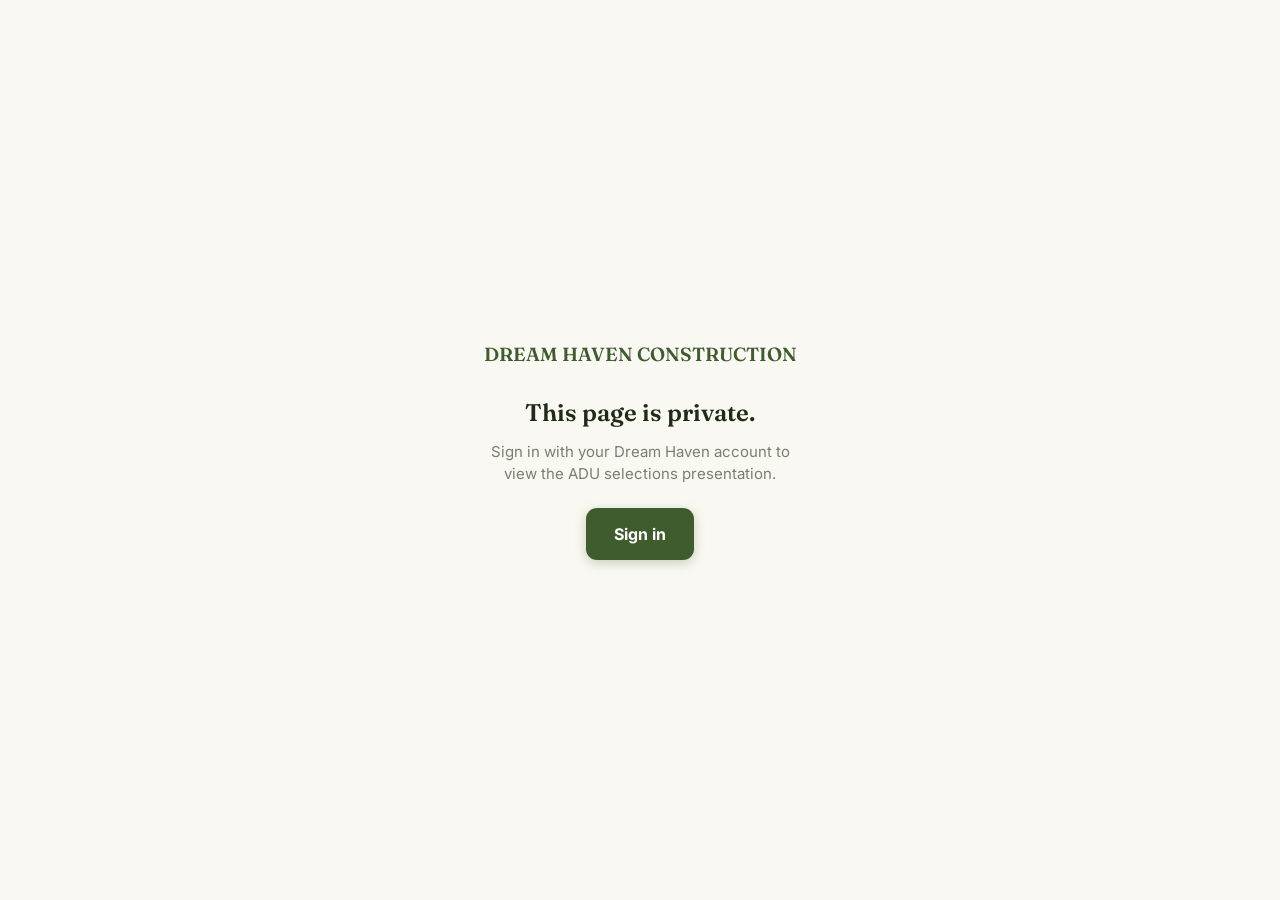
==== tools/adu-selections/index.html @ d85ddee0 "Create index.html" ====
<!DOCTYPE html>
<html lang="en">
<head>
<meta charset="utf-8">
<meta name="viewport" content="width=device-width, initial-scale=1, viewport-fit=cover">
<meta name="robots" content="noindex, nofollow">
<title>Dream Haven — ADU Selections</title>
<script>
  // Set false only for an offline copy (e.g. saved to the iPad for use without wifi/login).
  // Leave true for the hosted version on dreamhavenconstruction.com.
  window.REQUIRE_LOGIN = true;
</script>
<link rel="preconnect" href="https://fonts.googleapis.com">
<link rel="preconnect" href="https://fonts.gstatic.com" crossorigin>
<link href="https://fonts.googleapis.com/css2?family=Fraunces:opsz,wght@9..144,400;9..144,600;9..144,700&family=Inter:wght@400;500;600;700&display=swap" rel="stylesheet">
<style>
:root{
  --ink:#1F2A18; --green:#3F5C2F; --green-dp:#2A3F1F; --sage:#7C9463;
  --cream:#FAF8F2; --paper:#FFFFFF; --sand:#EDE7D9; --line:#DAD4C4; --muted:#77806E;
  --shadow:0 1px 2px rgba(31,42,24,.05),0 8px 28px rgba(31,42,24,.07); --r:14px;
  --edit:#B4531F;
}
*{box-sizing:border-box;-webkit-tap-highlight-color:transparent}
html,body{margin:0;padding:0;height:100%}
body{background:var(--cream);color:var(--ink);font-family:Inter,system-ui,sans-serif;font-size:17px;line-height:1.5}
.wrap{min-height:100dvh;display:flex;flex-direction:column}

.rail{position:sticky;top:0;z-index:40;background:var(--cream);border-bottom:1px solid var(--line);padding:10px 20px 0}
.rail-top{display:flex;align-items:center;gap:10px;margin-bottom:9px}
.brand{font-family:Fraunces,Georgia,serif;font-weight:600;font-size:15px;color:var(--green);white-space:nowrap}
.stepname{font-size:12.5px;color:var(--muted);margin-left:auto;font-variant-numeric:tabular-nums}
.editbtn{
  font:inherit;font-size:12.5px;font-weight:700;border:1px solid var(--line);background:var(--paper);
  color:var(--muted);border-radius:99px;padding:6px 13px;cursor:pointer;white-space:nowrap;
}
body.editing .editbtn{background:var(--edit);border-color:var(--edit);color:#fff}
.resetbtn{font:inherit;font-size:11.5px;color:var(--muted);background:none;border:none;cursor:pointer;text-decoration:underline;display:none;white-space:nowrap}
body.editing .resetbtn{display:inline}
.ticks{display:flex;gap:4px;padding-bottom:10px}
.tick{flex:1;height:3px;border-radius:2px;background:var(--line);transition:background .35s}
.tick.done{background:var(--sage)} .tick.now{background:var(--green)}

.stage{flex:1;padding:26px 20px 130px;max-width:1000px;margin:0 auto;width:100%}
.panel{display:none;animation:in .38s cubic-bezier(.2,.7,.3,1)}
.panel.on{display:block}
@keyframes in{from{opacity:0;transform:translateY(10px)}to{opacity:1;transform:none}}

.eyebrow{font-size:11.5px;font-weight:700;letter-spacing:.14em;text-transform:uppercase;color:var(--sage);margin-bottom:14px}
h1{font-family:Fraunces,Georgia,serif;font-weight:600;font-size:clamp(29px,5.2vw,42px);line-height:1.1;margin:0 0 14px;letter-spacing:-.015em}
h2{font-family:Fraunces,Georgia,serif;font-weight:600;font-size:21px;margin:0 0 12px}
p.lead{font-size:18px;color:#3A452F;margin:0 0 22px;max-width:66ch}
.small{font-size:13px;color:var(--muted)}

.pgrid{display:grid;grid-template-columns:repeat(auto-fit,minmax(240px,1fr));gap:14px;margin:20px 0}
.pcard{background:var(--paper);border:1px solid var(--line);border-radius:var(--r);overflow:hidden;box-shadow:var(--shadow)}
.pcard .inner{padding:16px}
.pcard.win{border-color:var(--green);border-width:2px;background:#F4F7EE}
.pcard .role{font-size:11px;font-weight:700;letter-spacing:.1em;text-transform:uppercase;color:var(--sage);margin-bottom:6px}
.pcard.win .role{color:var(--green)}
.pcard h3{margin:0 0 6px;font-size:16px;font-weight:600;line-height:1.3}
.pcard p{margin:0;font-size:13.5px;color:var(--muted);line-height:1.4}

.vs3{display:grid;grid-template-columns:repeat(3,1fr);gap:10px;margin:20px 0}
.vs3 .col{background:var(--paper);border:1px solid var(--line);border-radius:11px;padding:14px}
.vs3 h4{margin:0 0 8px;font-family:Fraunces,serif;font-size:15px}
.vs3 .amt{font-family:Fraunces,serif;font-size:19px;font-weight:700;color:var(--green)}
.vs3 p{font-size:12.5px;color:var(--muted);margin-top:8px}

.ask{border-left:3px solid var(--green);background:#F2F5EC;padding:14px 16px;border-radius:0 10px 10px 0;margin:20px 0}
.ask .k{font-size:11px;font-weight:700;letter-spacing:.12em;text-transform:uppercase;color:var(--green);display:block;margin-bottom:6px}
.ask p{margin:0;font-size:16px;font-style:italic;color:#2F3A26}
.ask p+p{margin-top:9px}
.note{background:var(--sand);border-radius:10px;padding:13px 15px;font-size:13.5px;color:#3A452F;margin:18px 0}
.note b{color:var(--green)}
.note.warn{background:#F3E4DA;border:1px solid #D8A87C}
.note.warn b{color:var(--edit)}

.roomtabs{display:flex;gap:7px;flex-wrap:wrap;margin:16px 0}
.roomtabs button{font:inherit;font-size:13.5px;font-weight:600;padding:9px 15px;border-radius:99px;border:1px solid var(--line);background:var(--paper);color:var(--muted);cursor:pointer}
.roomtabs button[aria-pressed="true"]{background:var(--green);color:#fff;border-color:var(--green)}

.tierbar{display:flex;gap:8px;margin:6px 0 22px}
.tierbar button{flex:1;font:inherit;font-weight:700;font-size:14px;padding:11px 10px;border-radius:11px;cursor:pointer;border:2px solid var(--line);background:var(--paper);color:var(--muted)}
.tierbar button[aria-pressed="true"].t0{background:#EFE9DC;border-color:#B7AE97;color:var(--ink)}
.tierbar button[aria-pressed="true"].t1{background:#EAD9BE;border-color:#8A6A3F;color:#5C4626}
.tierbar button[aria-pressed="true"].t2{background:#E4DCEC;border-color:#5C4A73;color:#3E3352}

#itemgrid{display:grid;grid-template-columns:repeat(auto-fit,minmax(230px,1fr));gap:13px}
.item{background:var(--paper);border:1px solid var(--line);border-radius:12px;overflow:hidden;box-shadow:var(--shadow)}
.item .inner{padding:15px}
.item .cat{font-size:10.5px;font-weight:700;letter-spacing:.09em;text-transform:uppercase;color:var(--sage)}
.item h3{margin:5px 0 6px;font-size:15px;font-weight:600;line-height:1.3}
.item .desc{font-size:12.5px;color:var(--muted);line-height:1.4;margin-bottom:10px}
.item a.plink{font-size:12.5px;font-weight:600;color:var(--green);text-decoration:none;border-bottom:1px solid var(--green)}

.pricebar{display:flex;justify-content:space-between;align-items:center;background:var(--paper);border:1px solid var(--line);border-radius:11px;padding:16px 18px;margin:22px 0}
.pricebar .l{font-size:14px;color:var(--muted)}
.pricebar .n{font-family:Fraunces,serif;font-size:24px;font-weight:700;color:var(--green)}

/* ---- photo slots (edit mode) ---- */
.photoslot{
  display:none;height:96px;position:relative;
  background:repeating-linear-gradient(135deg,var(--sand),var(--sand) 10px,#F5F0E4 10px,#F5F0E4 20px);
  background-size:cover;background-position:center;
}
.photoslot.has-photo{display:block}
body.editing .photoslot{display:flex;align-items:center;justify-content:center}
.photoslot .addbtn{
  font:inherit;font-size:12px;font-weight:700;background:rgba(255,255,255,.92);color:var(--edit);
  border:1px dashed var(--edit);border-radius:8px;padding:7px 12px;cursor:pointer;
}
.photoslot.has-photo .addbtn{background:rgba(255,255,255,.85)}

/* ---- editable text affordance ---- */
body.editing [data-editable="true"]{
  outline:1.5px dashed rgba(180,83,31,.55); outline-offset:2px; border-radius:3px; cursor:text;
}
body.editing [data-editable="true"]:focus{outline:2px solid var(--edit); background:#FFF7EF}

/* ---- link edit affordance ---- */
.linkwrap{display:inline-flex;align-items:center;gap:6px}
.editlink{
  display:none;font:inherit;font-size:11px;font-weight:700;color:var(--edit);background:#FDEFE5;
  border:1px solid var(--edit);border-radius:6px;padding:2px 7px;cursor:pointer;
}
body.editing .editlink{display:inline-block}

.toast{
  position:fixed;bottom:90px;left:50%;transform:translateX(-50%) translateY(10px);
  background:var(--ink);color:#fff;font-size:13px;padding:9px 16px;border-radius:99px;
  opacity:0;pointer-events:none;transition:opacity .25s,transform .25s;z-index:60;
}
.toast.show{opacity:1;transform:translateX(-50%) translateY(0)}

.nav{position:fixed;bottom:0;left:0;right:0;z-index:50;background:rgba(250,248,242,.94);backdrop-filter:blur(12px);border-top:1px solid var(--line);padding:12px 20px calc(12px + env(safe-area-inset-bottom));display:flex;gap:11px;align-items:center;max-width:1000px;margin:0 auto}
.btn{font:inherit;font-weight:600;font-size:16px;border-radius:11px;cursor:pointer;padding:14px 22px;border:1px solid var(--line);background:var(--paper);color:var(--ink)}
.btn.primary{background:var(--green);color:#fff;border-color:var(--green);flex:1;box-shadow:0 3px 12px rgba(63,92,47,.28)}
.btn[disabled]{opacity:.35}
.jump{font:inherit;font-size:14px;border:1px solid var(--line);background:var(--paper);border-radius:9px;padding:13px 9px;color:var(--muted);max-width:150px}
@media(min-width:760px){body{font-size:18px} .stage{padding:38px 30px 130px}}

/* ---- login gate ---- */
body.locked .wrap{display:none}
.gate{
  display:none;min-height:100dvh;flex-direction:column;align-items:center;justify-content:center;
  text-align:center;padding:30px;background:var(--cream);
}
body.locked .gate{display:flex}
.gate .brand{font-family:Fraunces,Georgia,serif;font-weight:600;font-size:19px;color:var(--green);margin-bottom:26px}
.gate h2{font-family:Fraunces,Georgia,serif;font-size:24px;margin:0 0 10px}
.gate p{color:var(--muted);font-size:15px;max-width:36ch;margin:0 0 22px}
.gate button{
  font:inherit;font-weight:700;font-size:16px;background:var(--green);color:#fff;border:none;
  border-radius:11px;padding:14px 28px;cursor:pointer;box-shadow:0 3px 12px rgba(63,92,47,.28);
}
</style>
</head>
<body class="locked">

<div class="gate" id="gate">
  <div class="brand">DREAM HAVEN CONSTRUCTION</div>
  <h2>This page is private.</h2>
  <p>Sign in with your Dream Haven account to view the ADU selections presentation.</p>
  <button id="gateBtn">Sign in</button>
</div>

<div class="wrap">

  <div class="rail">
    <div class="rail-top">
      <span class="brand">Dream Haven — ADU Selections</span>
      <button class="resetbtn" id="resetbtn">Reset all edits</button>
      <button class="editbtn" id="editbtn">Edit mode: off</button>
      <span class="stepname" id="stepname">1 / 7</span>
    </div>
    <div class="ticks" id="ticks"></div>
  </div>

  <main class="stage" id="stage">

    <section class="panel on" data-name="Company">
      <div class="eyebrow">Who's actually building it</div>
      <h1 data-editable="true">Who you'd actually be hiring.</h1>
      <p class="lead" data-editable="true">Get three bids. When you do, ask each one these same questions.</p>

      <div class="vs3">
        <div class="col"><h4 data-editable="true">License</h4><div class="amt" data-editable="true">#1127356</div><p data-editable="true">CSLB verified — check it yourself at cslb.ca.gov</p></div>
        <div class="col"><h4 data-editable="true">Reviews</h4><div class="amt" data-editable="true">5.0 ★ (6)</div><p data-editable="true">Every Google review to date, unfiltered</p></div>
        <div class="col"><h4 data-editable="true">Trade experience</h4><div class="amt" data-editable="true">30+ yrs</div><p data-editable="true">Combined across our team and trade partners</p></div>
      </div>


      <div class="pgrid">
        <div class="pcard"><div class="inner"><div class="role" data-editable="true">Most bidders</div><h3 data-editable="true">A verbal allowance per room — no product named</h3><p data-editable="true">"About $X for the kitchen, about $Y for the bath." No way to check it before you're committed.</p></div></div>
        <div class="pcard win"><div class="inner"><div class="role" data-editable="true">Dream Haven</div><h3 data-editable="true">A named product for every item, with a link you can click now</h3><p data-editable="true">Cabinets to shower doors to windows — every line on the Selections sheet has a real product behind it.</p></div></div>
        <div class="pcard"><div class="inner"><div class="role" data-editable="true">Most bidders</div><h3 data-editable="true">Design is one company, construction is another</h3><p data-editable="true">When something doesn't fit, each side blames the other. You're stuck in the middle of it.</p></div></div>
        <div class="pcard win"><div class="inner"><div class="role" data-editable="true">Dream Haven</div><h3 data-editable="true">One licensed contractor, architecture-trained, on every job</h3><p data-editable="true">CSLB #1127356. The person who designs it is the person who builds it and stands behind it.</p></div></div>
      </div>

      <div class="ask">
        <span class="k">The line that kills the competition</span>
        <p data-editable="true">"Ask the other bidder to show you their line-item selections sheet with real products and links. Most won't have one — because most haven't actually priced the job, they've guessed at it."</p>
      </div>
    </section>

    <section class="panel" data-name="Our track record">
      <div class="eyebrow">The honest answer</div>
      <h1 data-editable="true">"Can I see some of your projects?"</h1>
      <p class="lead" data-editable="true">You may ask this, and you deserve a straight answer: Dream Haven is about two years old, and we don't yet have a finished ADU in our portfolio. Here's what that does and doesn't mean.</p>

      <div class="pgrid">
        <div class="pcard win">
          <div class="inner">
            <div class="role" data-editable="true">What you actually get</div>
            <h3 data-editable="true">The owner on your job, not a trainee</h3>
            <p data-editable="true">At a bigger, older company, your project is often run by whichever project manager is available. Here, it's me — every time, start to finish.</p>
          </div>
        </div>
        <div class="pcard win">
          <div class="inner">
            <div class="role" data-editable="true">Real experience, different label</div>
            <h3 data-editable="true">Kitchens, baths, structural work — completed and licensed</h3>
            <p data-editable="true">The trades in an ADU are the same trades in a kitchen remodel: framing, electrical, plumbing, permits, finish work. I can show you that work today.</p>
          </div>
        </div>
        <div class="pcard win">
          <div class="inner">
            <div class="role" data-editable="true">Trained before day one</div>
            <h3 data-editable="true">Architecture degree, then 8 years in design</h3>
            <p data-editable="true">Birzeit University, then eight years as an interior designer — before I ever pulled a contractor's license. Most 2-year-old GCs don't bring that.</p>
          </div>
        </div>
        <div class="pcard win">
          <div class="inner">
            <div class="role" data-editable="true">Verify it yourself</div>
            <h3 data-editable="true">Not a claim — a public record</h3>
            <p data-editable="true">CSLB #1127356 at cslb.ca.gov. A 5.0 rating across every Google review to date. Both take thirty seconds to check.</p>
          </div>
        </div>
      </div>

      <div class="photoslot" style="height:150px;margin:20px 0"><button class="addbtn">＋ Add real project photos here</button></div>

      <div class="ask">
        <span class="k">Say this — word for word if it helps</span>
        <p data-editable="true">"Fair question, and I'll give you a straight answer: Dream Haven is about two years old, and I don't have a finished ADU to show you yet. What I can show you is the kitchen and bathroom work I have completed, my license and reviews, and a payment schedule tied to milestones — so you're never paying ahead of the work."</p>
      </div>

      <div class="note"><b>Optional close if it's still a concern:</b> offer to structure the deposit and draws so the client's risk is lowest at the start and rises only as inspections pass — that answers the real fear behind the question, which is rarely "how many ADUs" and almost always "will my money be safe."</div>

      <div class="note warn"><b>Never fabricate this.</b> Do not present renderings or other companies' work as your own completed projects. If a client asks whether a photo is a real finished job, always answer truthfully. One caught exaggeration costs far more trust than an honest "not yet."</div>
    </section>

    <section class="panel" data-name="The dream">
      <div class="eyebrow">Before the finishes</div>
      <h1 data-editable="true">Right now it's a garage. In a few months, it's someone's whole life.</h1>
      <p class="lead" data-editable="true">Not just a kitchen, not just a bathroom — a real, permitted home. Every room you're about to see is a decision about who lives there and how.</p>

      
      <div class="vs3">
        <div class="col"><h4 data-editable="true">Monthly rent</h4><div class="amt" data-editable="true">$2,000–$3,200</div><p data-editable="true">Typical one-bedroom conversion, 2026 LA market</p></div>
        <div class="col"><h4 data-editable="true">Per year</h4><div class="amt" data-editable="true">$24K–$50K</div><p data-editable="true">Gross rental income across unit sizes</p></div>
        <div class="col"><h4 data-editable="true">Added value</h4><div class="amt" data-editable="true">$150K–$500K</div><p data-editable="true">Permitted square footage the appraiser counts</p></div>
      </div>

      <div class="pgrid">
        <div class="pcard"><div class="photoslot"><button class="addbtn">＋ Photo</button></div><div class="inner"><div class="role" data-editable="true">Family</div><h3 data-editable="true">A parent close, but independent</h3><p data-editable="true">Their own front door, their own kitchen, still fifty feet away.</p></div></div>
        <div class="pcard"><div class="photoslot"><button class="addbtn">＋ Photo</button></div><div class="inner"><div class="role" data-editable="true">Income</div><h3 data-editable="true">Paying you back every month</h3><p data-editable="true">A finished unit rents from the day it clears final inspection.</p></div></div>
        <div class="pcard"><div class="photoslot"><button class="addbtn">＋ Photo</button></div><div class="inner"><div class="role" data-editable="true">Space</div><h3 data-editable="true">An adult child, or a real home office</h3><p data-editable="true">Room to work or live separately, without leaving the property.</p></div></div>
        <div class="pcard"><div class="photoslot"><button class="addbtn">＋ Photo</button></div><div class="inner"><div class="role" data-editable="true">Resale</div><h3 data-editable="true">Square footage the appraiser counts</h3><p data-editable="true">Permitted space adds value a buyer's lender will recognize.</p></div></div>
      </div>

      <div class="ask">
        <span class="k">Ask, then go quiet</span>
        <p data-editable="true">"Picture this finished — who's living in it, and what does their day look like?"</p>
        <p data-editable="true">Whatever they answer is the story you're building toward for the rest of the walkthrough.</p>
      </div>
    </section>

    <section class="panel" data-name="Why now">
      <div class="eyebrow">Timing</div>
      <h1 data-editable="true">The longer this waits, the more the whole unit costs.</h1>
      <div class="vs3">
        <div class="col"><h4 data-editable="true">Permits issued</h4><div class="amt" data-editable="true">26,000+</div><p data-editable="true">ADU permits in Los Angeles, 2017–2023</p></div>
        <div class="col"><h4 data-editable="true">Of new housing</h4><div class="amt" data-editable="true">20%</div><p data-editable="true">Share of all new LA housing permits in some years</p></div>
        <div class="col"><h4 data-editable="true">Approval deadline</h4><div class="amt" data-editable="true">60 days</div><p data-editable="true">Most CA cities must act on a complete application</p></div>
      </div>


      <div class="vs3">
        <div class="col"><h4 data-editable="true">Materials</h4><div class="amt" style="font-size:19px" data-editable="true">Rise yearly</div><p data-editable="true">Cabinets, quartz, appliances, and lumber have gone up every year for a decade. This ADU is the cheapest it will ever be, priced today.</p></div>
        <div class="col"><h4 data-editable="true">Lead times</h4><div class="amt" style="font-size:19px" data-editable="true">Weeks, not days</div><p data-editable="true">Windows, custom cabinets, and stone fabrication run 4-10 weeks. Ordering late pushes the whole move-in date later.</p></div>
        <div class="col"><h4 data-editable="true">Your garage</h4><div class="amt" style="font-size:19px" data-editable="true">Earning nothing</div><p data-editable="true">Every month before construction starts is a month of rent or living space you didn't get.</p></div>
      </div>

      <div class="note"><b>Keep it honest.</b> No invented deadline, no "today only" pricing. Rising material costs and real lead times are true and checkable — that's what makes this version of urgency work on a buyer this size.</div>

      <div class="ask">
        <span class="k">Say this</span>
        <p data-editable="true">"I'm not going to tell you it has to be today. But the same unit costs more to build every quarter this waits — that's not a sales line, it's just what materials have done for years."</p>
      </div>
    </section>

    <section class="panel" data-name="The selections">
      <div class="eyebrow">Room by room</div>
      <h1 data-editable="true">Walk the whole unit.</h1>
      <p class="lead" data-editable="true">Pick a room, then a tier. Every item updates to show the real product at that level.</p>
      <div class="vs3">
        <div class="col"><h4 data-editable="true">Standard package</h4><div class="amt" data-editable="true">~$50,446</div><p data-editable="true">All 73 finish items, base tier — included in your price</p></div>
        <div class="col"><h4 data-editable="true">Upgrade package</h4><div class="amt" data-editable="true">~$82,848</div><p data-editable="true">Where most clients land, across the whole unit</p></div>
        <div class="col"><h4 data-editable="true">Premium package</h4><div class="amt" data-editable="true">~$155,289</div><p data-editable="true">Full designer tier, every item</p></div>
      </div>


      <div class="roomtabs" id="roomtabs"></div>
      <div class="tierbar" id="tierbar">
        <button class="t0" data-t="0" aria-pressed="true">Standard</button>
        <button class="t1" data-t="1" aria-pressed="false">Upgrade</button>
        <button class="t2" data-t="2" aria-pressed="false">Premium</button>
      </div>

      <div id="itemgrid"></div>

      <div class="pricebar">
        <div class="l">Full line-by-line pricing for all 132 items lives in</div>
        <div class="n">the Selections workbook</div>
      </div>

      <div class="note"><b>Show Standard first in every room.</b> It's the anchor — everything after reads as an upgrade, not a downgrade from something they saw first.</div>
    </section>

    <section class="panel" data-name="Decide">
      <div class="eyebrow">Put it together</div>
      <h1 data-editable="true">Which rooms are worth upgrading first?</h1>
      <p class="lead" data-editable="true">Most clients don't pick one tier for the whole unit — they mix. Upgrade the kitchen and bathroom, keep flooring and paint Standard, for example. That's exactly what the Selections workbook is built to handle, item by item.</p>

      <div class="ask">
        <span class="k">Close this section</span>
        <p data-editable="true">"Which room matters most to you — kitchen, bathroom, or the systems nobody sees but everybody feels? Let's set that tier, and I'll show you what it does to the number."</p>
      </div>

      <p class="small">Open the ADU Detailed Selections workbook now and set the Tier dropdown per item as they decide.</p>
    </section>

  </main>

  <nav class="nav">
    <button class="btn" id="back">Back</button>
    <button class="btn primary" id="next">Next</button>
    <select class="jump" id="jump" aria-label="Jump to section"></select>
  </nav>
</div>

<div class="toast" id="toast">Saved</div>
<input type="file" id="fileInput" accept="image/*" style="display:none">

<script src="https://identity.netlify.com/v1/netlify-identity-widget.js"></script>
<script>
(function(){
  if (!window.REQUIRE_LOGIN) {
    document.body.classList.remove('locked');
    return;
  }
  var gateBtn = document.getElementById('gateBtn');
  gateBtn.addEventListener('click', function(){
    if (window.netlifyIdentity) window.netlifyIdentity.open('login');
  });

  function unlock(){ document.body.classList.remove('locked'); }
  function lock(){ document.body.classList.add('locked'); }

  if (window.netlifyIdentity) {
    window.netlifyIdentity.on('init', function(user){
      user ? unlock() : lock();
    });
    window.netlifyIdentity.on('login', function(){
      unlock();
      window.netlifyIdentity.close();
    });
    window.netlifyIdentity.on('logout', function(){ lock(); });
    window.netlifyIdentity.init();
  } else {
    // Identity script failed to load (e.g. opened offline) — fail closed.
    lock();
  }
})();
</script>

<script>
(function(){
  /* ============ wizard nav ============ */
  var panels = Array.prototype.slice.call(document.querySelectorAll('.panel'));
  var ticks = document.getElementById('ticks');
  var jump  = document.getElementById('jump');
  var back  = document.getElementById('back');
  var next  = document.getElementById('next');
  var name  = document.getElementById('stepname');
  var i = 0;

  panels.forEach(function(p, n){
    var t = document.createElement('div'); t.className = 'tick'; ticks.appendChild(t);
    var o = document.createElement('option'); o.value = n; o.textContent = (n+1) + '. ' + p.dataset.name;
    jump.appendChild(o);
  });
  var tickEls = Array.prototype.slice.call(ticks.children);

  function showPanel(n){
    i = Math.max(0, Math.min(panels.length - 1, n));
    panels.forEach(function(p, x){ p.classList.toggle('on', x === i); });
    tickEls.forEach(function(t, x){ t.classList.toggle('done', x < i); t.classList.toggle('now', x === i); });
    name.textContent = (i+1) + ' / ' + panels.length + ' · ' + panels[i].dataset.name;
    jump.value = i;
    back.disabled = (i === 0);
    next.textContent = (i === panels.length - 1) ? 'Start over' : 'Next';
    window.scrollTo({top:0, behavior:'instant'});
  }
  next.addEventListener('click', function(){ i === panels.length - 1 ? showPanel(0) : showPanel(i+1); });
  back.addEventListener('click', function(){ showPanel(i-1); });
  jump.addEventListener('change', function(){ showPanel(parseInt(jump.value,10)); });
  document.addEventListener('keydown', function(e){
    if (document.activeElement && document.activeElement.getAttribute('data-editable') === 'true') return;
    if (e.key === 'ArrowRight') showPanel(i+1);
    if (e.key === 'ArrowLeft')  showPanel(i-1);
  });

  /* ============ selections tour data ============ */
  var ROOMS = [
    { room: "Kitchen", items: [
      { cat: "Cabinets", t: [
        ["Hampton Bay Designer Series, Shaker White", "Stock shaker door, painted MDF"],
        ["KraftMaid Lyndale, plywood box", "Semi-custom, soft-close doors and drawers"],
        ["Dura Supreme Highland, full custom", "Custom sizing, solid wood, dovetail drawers"]]},
      { cat: "Countertop", t: [
        ["MSI Q Quartz, Calacatta Miraggio 2cm", "Standard eased edge"],
        ["Caesarstone 5131 Calacatta Nuvo 3cm", "Thicker slab, premium quartz brand"],
        ["Cambria Brittanicca, mitered edge", "American-made, mitered waterfall-capable"]]},
      { cat: "Backsplash", t: [
        ["Daltile Restore 3x6, Bright White", "Ceramic subway, straight-set"],
        ["Bedrosians Cloe 2.5x8, White", "Handmade-look ceramic, subtle texture"],
        ["Clé Zellige, Weathered White", "Handmade Moroccan zellige"]]},
      { cat: "Faucet & Sink", t: [
        ["Moen Adler 87233SRS + Glacier Bay drop-in", "Pull-down, spot-resist stainless"],
        ["Moen Sleek 7864 + Kraus Standart PRO", "Undermount 16-gauge sink"],
        ["Brizo Litze SmartTouch + Kohler Whitehaven", "Touch-activated, fireclay apron sink"]]},
      { cat: "Pendant lighting", t: [
        ["Globe Electric dome pendant, 2-pack", "Simple dome shade, brushed nickel"],
        ["Mitzi Bowery or Kichler Everly", "Designer glass or metal, over-island pair"],
        ["Visual Comfort Goodman or Allied Maker", "Sculptural statement pendant"]]},
      { cat: "Appliances — package", t: [
        ["Whirlpool suite: fridge, range, microwave, dishwasher", "White or black, standard efficiency"],
        ["Bosch 500/800 suite, stainless, counter-depth fridge", "Quieter dishwasher, convection range"],
        ["Café or Fisher & Paykel suite, panel-ready options", "Premium brand, designer finish"]]},
    ]},
    { room: "Bathroom", items: [
      { cat: "Shower door", t: [
        ["Delta Classic 400, semi-framed slider", "Clear tempered glass"],
        ["DreamLine Unidoor-X or Kohler Levity", "Semi-frameless, 3/8in glass"],
        ["Custom frameless, low-iron glass", "1/2in glass, fully custom fit"]]},
      { cat: "Vanity", t: [
        ["Glacier Bay 30in shaker w/ top", "Stock, integrated cultured marble top"],
        ["James Martin Addison 36in", "Semi-custom, soft-close"],
        ["Custom millwork or floating vanity", "Fully custom, designer hardware"]]},
      { cat: "Toilet", t: [
        ["Glacier Bay N2428E, two-piece", "Standard round front"],
        ["TOTO Drake CST776CEFG", "One-piece, elongated, comfort height"],
        ["TOTO Neorest or Kohler Veil", "Skirted, integrated bidet function"]]},
      { cat: "Wall tile", t: [
        ["Daltile ceramic 3x6, Bright White", "Standard straight-set"],
        ["Emser or Bedrosians 12x24 porcelain", "Large-format, fewer grout lines"],
        ["Clé Zellige or natural stone slab", "Handmade or slab, mitered corners"]]},
      { cat: "Mirror", t: [
        ["Glacier Bay frameless mirror, 24x30", "Basic polished-edge mirror"],
        ["Kohler Verdera K-99007, recessed medicine cabinet", "Recessed storage, soft-close"],
        ["Robern Uplift or custom framed mirror", "Integrated lighting or custom frame"]]},
      { cat: "Bathroom faucet", t: [
        ["Delta Foundations B3596LF", "Chrome centerset"],
        ["Moen Align 6190 or Delta Trinsic 3559LF", "Widespread, matte black or brushed"],
        ["Brizo Litze 65306LF or Waterworks Henry", "Designer line, premium finish"]]},
      { cat: "Wall sconce", t: [
        ["Globe Electric sconce pair, chrome", "Simple single-light sconce"],
        ["Kichler Bath or Hudson Valley pair", "Matte black or brass, paired at mirror"],
        ["Visual Comfort or Cedar & Moss sconce", "Designer fixture, solid brass"]]},
      { cat: "Light over mirror", t: [
        ["Globe Electric 3-light bar, chrome", "Standard vanity bar light"],
        ["Kichler Aster or Hudson Valley Bari", "Warmer finish, better light spread"],
        ["Visual Comfort Bryant or Cedar & Moss Alto", "Designer fixture, statement piece"]]},
      { cat: "Accessories", t: [
        ["Delta Foundations 3-piece set", "Towel bar, hook, paper holder — chrome"],
        ["Moen Align coordinating set", "Matte black or brushed, matched to faucet"],
        ["Emtek or Waterworks solid brass set", "Solid brass, designer finish"]]},
    ]},
    { room: "Flooring & Paint", items: [
      { cat: "Main flooring", t: [
        ["TrafficMaster Allure, 6mm LVP", "Floating click-lock install"],
        ["Lifeproof rigid-core or COREtec Pro", "20mil wear layer, glue-down"],
        ["Shaw engineered oak or 12x24 porcelain", "Nail-down wood or tile set"]]},
      { cat: "Baseboard", t: [
        ["3.25in MDF colonial, primed", "Standard profile, painted"],
        ["5.25in MDF square profile", "Taller, cleaner modern line"],
        ["Solid poplar, 7in w/ shoe mould", "Solid wood, tallest profile"]]},
      { cat: "Interior paint", t: [
        ["Behr Premium Plus, flat", "Builder-grade, one color throughout"],
        ["Sherwin Duration or BM Regal Select", "Premium washable eggshell"],
        ["Benjamin Moore Aura or Farrow & Ball", "Designer-grade, richest color depth"]]},
      { cat: "Wall texture", t: [
        ["Orange peel spray texture", "Standard builder texture"],
        ["Light hand texture, level 4", "Smoother, more modern finish"],
        ["Level 5 smooth or lime plaster", "Fully smooth or Venetian plaster"]]},
    ]},
    { room: "Doors, Windows & Light", items: [
      { cat: "Entry door", t: [
        ["Masonite steel, half-lite, primed", "Insulated steel, ready to paint"],
        ["Therma-Tru Smooth-Star fiberglass", "Wood-grain look, better insulation"],
        ["Solid mahogany or full-lite modern", "Premium wood or full glass panel"]]},
      { cat: "Windows", t: [
        ["Milgard Style Line V250, vinyl", "Standard dual-pane vinyl"],
        ["Milgard Trinsic V400, low-E, black", "Slimmer frame, black finish option"],
        ["Marvin Elevate or Andersen A-Series", "Fiberglass or clad-wood, custom sizing"]]},
      { cat: "Interior doors", t: [
        ["Masonite hollow-core, 2-panel", "Standard, lightest weight"],
        ["JELD-WEN Moda, solid-core shaker", "Solid-core, quieter, better feel"],
        ["TruStile or solid wood custom", "Fully custom profile and species"]]},
      { cat: "Recessed lighting", t: [
        ["Commercial Electric 4in LED retrofit", "Fixed color temperature"],
        ["Halo HLB4, selectable CCT", "Adjustable color temperature"],
        ["DMF or WAC adjustable trimless", "Designer trim, adjustable aim"]]},
    ]},
    { room: "Systems", items: [
      { cat: "Mini-split HVAC", t: [
        ["MRCOOL DIY 4th Gen or Pioneer", "Single-zone, 16 SEER2"],
        ["Mitsubishi MSZ-FS or WX series", "20+ SEER2, inverter-driven"],
        ["Mitsubishi MSZ-HX Hyper-Heat", "Multi-zone, cold-climate rated"]]},
      { cat: "Bath exhaust fan", t: [
        ["Broan 688, 50 CFM", "Standard code-minimum fan"],
        ["Panasonic WhisperFit EZ", "Quieter, humidity-sensing"],
        ["Panasonic WhisperGreen Select", "Whisper-quiet, integrated heater"]]},
      { cat: "Switches & outlets", t: [
        ["Leviton Decora, white", "Standard builder-grade"],
        ["Lutron Claro, screwless plates", "Cleaner look, easy upgrade later"],
        ["Legrand Adorne or Buster + Punch", "Designer hardware throughout"]]},
      { cat: "Thermostat", t: [
        ["Included IR handheld remote", "Manual control, no app"],
        ["Mitsubishi MHK2, wall-mounted", "Wall control, scheduling"],
        ["Ecobee Premium, app integrated", "Full smart control and reporting"]]},
    ]},
  ];

  var roomtabs = document.getElementById('roomtabs');
  var itemgrid = document.getElementById('itemgrid');
  var tierBtns = document.querySelectorAll('#tierbar button');
  var curRoom = 0, curTier = 0;

  ROOMS.forEach(function(r, ri){
    var b = document.createElement('button');
    b.textContent = r.room;
    b.setAttribute('aria-pressed', ri === 0 ? 'true' : 'false');
    b.addEventListener('click', function(){
      curRoom = ri;
      Array.prototype.forEach.call(roomtabs.children, function(x){ x.setAttribute('aria-pressed', x === b ? 'true' : 'false'); });
      renderTour();
    });
    roomtabs.appendChild(b);
  });

  tierBtns.forEach(function(b){
    b.addEventListener('click', function(){
      curTier = +b.dataset.t;
      tierBtns.forEach(function(x){ x.setAttribute('aria-pressed', x === b ? 'true' : 'false'); });
      renderTour();
    });
  });

  function renderTour(){
    var room = ROOMS[curRoom];
    itemgrid.innerHTML = '';
    room.items.forEach(function(it){
      var pick = it.t[curTier];
      var div = document.createElement('div');
      div.className = 'item';
      div.dataset.tourKey = 'tour:' + room.room + ':' + curTier + ':' + it.cat;
      var q = encodeURIComponent(pick[0].split(' or ')[0]);
      div.innerHTML =
        '<div class="photoslot"><button class="addbtn">＋ Photo</button></div>' +
        '<div class="inner">' +
        '<div class="cat">' + it.cat + '</div>' +
        '<h3 data-editable="true" data-field="title">' + pick[0] + '</h3>' +
        '<div class="desc" data-editable="true" data-field="desc">' + pick[1] + '</div>' +
        '<span class="linkwrap"><a class="plink" data-field="link" target="_blank" rel="noopener" href="https://www.google.com/search?q=' + q + '">View photos</a>' +
        '<button class="editlink">Edit link</button></span>' +
        '</div>';
      itemgrid.appendChild(div);
    });
    wireCard(itemgrid);
    applyStoredEdits(itemgrid);
  }

  /* ============ EDIT MODE ============ */
  var STORE_KEY = 'dh-adu-wizard-edits-v1';
  var store = {};
  try {
    var raw = localStorage.getItem(STORE_KEY);
    if (raw) store = JSON.parse(raw);
  } catch (e) { store = {}; }

  function persist(){
    try { localStorage.setItem(STORE_KEY, JSON.stringify(store)); toast('Saved'); }
    catch (e) { toast('Could not save (storage full or unavailable)'); }
  }

  var toastEl = document.getElementById('toast');
  var toastTimer;
  function toast(msg){
    toastEl.textContent = msg;
    toastEl.classList.add('show');
    clearTimeout(toastTimer);
    toastTimer = setTimeout(function(){ toastEl.classList.remove('show'); }, 1400);
  }

  // stable key for a static (non-tour) element: page name + tag + index within page
  function staticKey(el){
    var panel = el.closest('.panel');
    var page = panel ? panel.dataset.name : 'global';
    var all = panel.querySelectorAll('[data-editable="true"], .photoslot, .editlink');
    var idx = Array.prototype.indexOf.call(all, el);
    return 'static:' + page + ':' + idx;
  }

  function keyFor(el){
    var tourCard = el.closest('[data-tour-key]');
    if (tourCard) {
      var field = el.dataset.field || (el.classList.contains('photoslot') ? 'photo' : 'x');
      return tourCard.dataset.tourKey + ':' + field;
    }
    return staticKey(el);
  }

  function applyStoredEdits(scope){
    scope = scope || document;
    scope.querySelectorAll('[data-editable="true"]').forEach(function(el){
      var k = keyFor(el);
      if (store[k] && store[k].text != null) el.innerHTML = store[k].text;
    });
    scope.querySelectorAll('.photoslot').forEach(function(el){
      var k = keyFor(el);
      if (store[k] && store[k].img) {
        el.style.backgroundImage = 'url(' + store[k].img + ')';
        el.classList.add('has-photo');
      }
    });
    scope.querySelectorAll('.plink').forEach(function(el){
      var k = keyFor(el);
      if (store[k] && store[k].href) el.href = store[k].href;
    });
  }

  var fileInput = document.getElementById('fileInput');
  var pendingSlot = null;

  function wireCard(scope){
    scope.querySelectorAll('.photoslot .addbtn').forEach(function(btn){
      btn.onclick = function(e){
        e.preventDefault();
        pendingSlot = btn.closest('.photoslot');
        fileInput.click();
      };
    });
    scope.querySelectorAll('.editlink').forEach(function(btn){
      btn.onclick = function(e){
        e.preventDefault();
        var link = btn.previousElementSibling;
        var cur = link.getAttribute('href') || '';
        var val = prompt('Paste a link for this item:', cur);
        if (val) {
          link.href = val;
          var k = keyFor(link);
          store[k] = store[k] || {};
          store[k].href = val;
          persist();
        }
      };
    });
  }

  fileInput.addEventListener('change', function(){
    if (!pendingSlot || !fileInput.files || !fileInput.files[0]) return;
    var reader = new FileReader();
    reader.onload = function(){
      pendingSlot.style.backgroundImage = 'url(' + reader.result + ')';
      pendingSlot.classList.add('has-photo');
      var k = keyFor(pendingSlot);
      store[k] = store[k] || {};
      store[k].img = reader.result;
      persist();
      pendingSlot = null;
      fileInput.value = '';
    };
    reader.readAsDataURL(fileInput.files[0]);
  });

  // save text edits on blur/input
  document.addEventListener('input', function(e){
    if (e.target.getAttribute && e.target.getAttribute('data-editable') === 'true') {
      var k = keyFor(e.target);
      store[k] = store[k] || {};
      store[k].text = e.target.innerHTML;
    }
  });
  document.addEventListener('blur', function(e){
    if (e.target.getAttribute && e.target.getAttribute('data-editable') === 'true') persist();
  }, true);

  var editBtn = document.getElementById('editbtn');
  var resetBtn = document.getElementById('resetbtn');
  var editing = false;
  function setEditing(on){
    editing = on;
    document.body.classList.toggle('editing', editing);
    editBtn.textContent = 'Edit mode: ' + (editing ? 'on' : 'off');
    document.querySelectorAll('[data-editable="true"]').forEach(function(el){
      el.setAttribute('contenteditable', editing ? 'true' : 'false');
    });
  }
  editBtn.addEventListener('click', function(){ setEditing(!editing); });
  resetBtn.addEventListener('click', function(){
    if (!confirm('Clear all edits (text, links, photos) in this browser?')) return;
    store = {};
    try { localStorage.removeItem(STORE_KEY); } catch(e){}
    location.reload();
  });

  // wire static cards once
  wireCard(document);
  applyStoredEdits(document);
  renderTour();
  showPanel(0);
})();
</script>
</body>
</html>
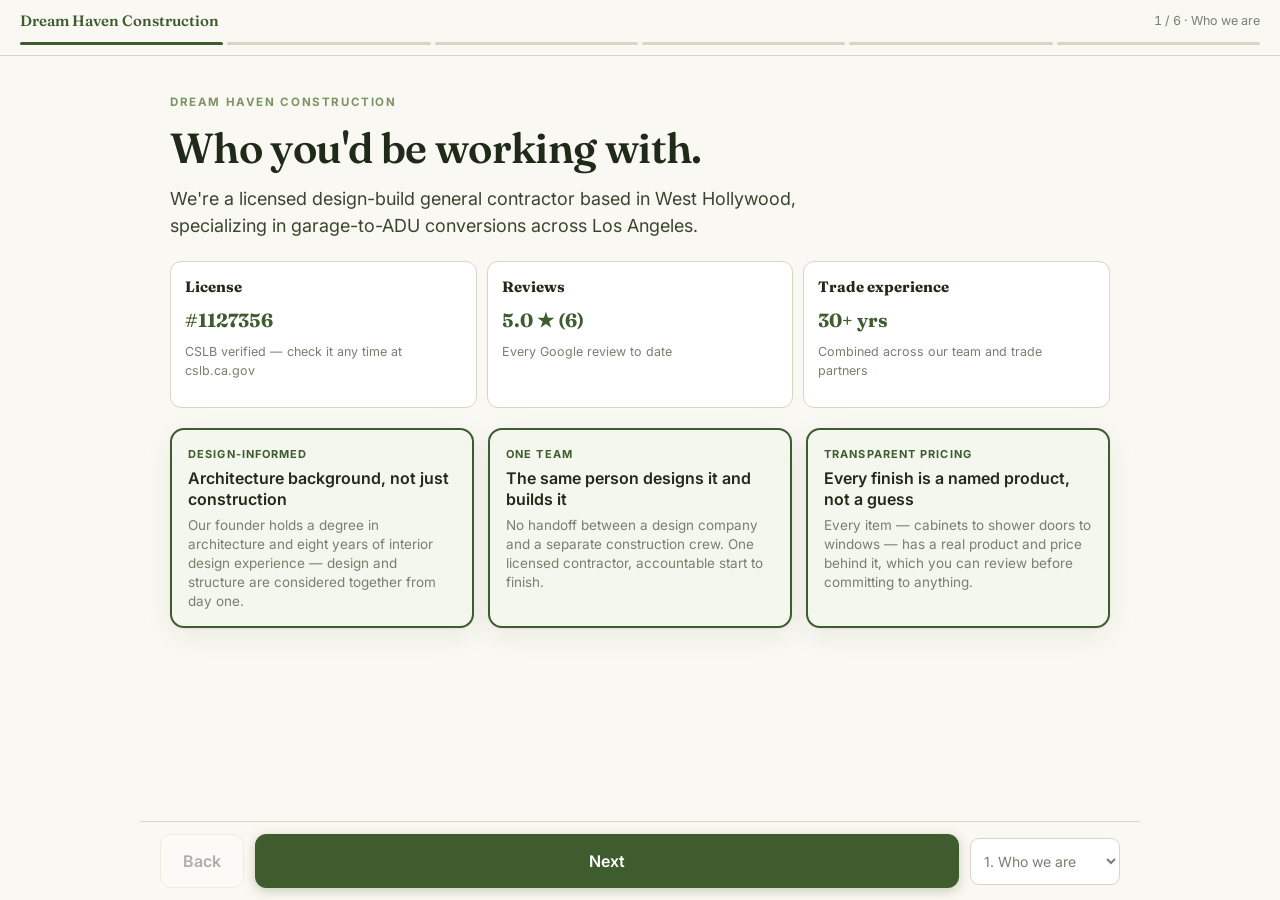
==== commit 22dc61cb: "Update index.html" ====
--- a/tools/adu-selections/index.html
+++ b/tools/adu-selections/index.html
@@ -4,12 +4,7 @@
 <meta charset="utf-8">
 <meta name="viewport" content="width=device-width, initial-scale=1, viewport-fit=cover">
 <meta name="robots" content="noindex, nofollow">
-<title>Dream Haven — ADU Selections</title>
-<script>
-  // Set false only for an offline copy (e.g. saved to the iPad for use without wifi/login).
-  // Leave true for the hosted version on dreamhavenconstruction.com.
-  window.REQUIRE_LOGIN = true;
-</script>
+<title>Dream Haven Construction — Your ADU</title>
 <link rel="preconnect" href="https://fonts.googleapis.com">
 <link rel="preconnect" href="https://fonts.gstatic.com" crossorigin>
 <link href="https://fonts.googleapis.com/css2?family=Fraunces:opsz,wght@9..144,400;9..144,600;9..144,700&family=Inter:wght@400;500;600;700&display=swap" rel="stylesheet">
@@ -18,7 +13,6 @@
   --ink:#1F2A18; --green:#3F5C2F; --green-dp:#2A3F1F; --sage:#7C9463;
   --cream:#FAF8F2; --paper:#FFFFFF; --sand:#EDE7D9; --line:#DAD4C4; --muted:#77806E;
   --shadow:0 1px 2px rgba(31,42,24,.05),0 8px 28px rgba(31,42,24,.07); --r:14px;
-  --edit:#B4531F;
 }
 *{box-sizing:border-box;-webkit-tap-highlight-color:transparent}
 html,body{margin:0;padding:0;height:100%}
@@ -29,13 +23,6 @@
 .rail-top{display:flex;align-items:center;gap:10px;margin-bottom:9px}
 .brand{font-family:Fraunces,Georgia,serif;font-weight:600;font-size:15px;color:var(--green);white-space:nowrap}
 .stepname{font-size:12.5px;color:var(--muted);margin-left:auto;font-variant-numeric:tabular-nums}
-.editbtn{
-  font:inherit;font-size:12.5px;font-weight:700;border:1px solid var(--line);background:var(--paper);
-  color:var(--muted);border-radius:99px;padding:6px 13px;cursor:pointer;white-space:nowrap;
-}
-body.editing .editbtn{background:var(--edit);border-color:var(--edit);color:#fff}
-.resetbtn{font:inherit;font-size:11.5px;color:var(--muted);background:none;border:none;cursor:pointer;text-decoration:underline;display:none;white-space:nowrap}
-body.editing .resetbtn{display:inline}
 .ticks{display:flex;gap:4px;padding-bottom:10px}
 .tick{flex:1;height:3px;border-radius:2px;background:var(--line);transition:background .35s}
 .tick.done{background:var(--sage)} .tick.now{background:var(--green)}
@@ -47,13 +34,11 @@
 
 .eyebrow{font-size:11.5px;font-weight:700;letter-spacing:.14em;text-transform:uppercase;color:var(--sage);margin-bottom:14px}
 h1{font-family:Fraunces,Georgia,serif;font-weight:600;font-size:clamp(29px,5.2vw,42px);line-height:1.1;margin:0 0 14px;letter-spacing:-.015em}
-h2{font-family:Fraunces,Georgia,serif;font-weight:600;font-size:21px;margin:0 0 12px}
 p.lead{font-size:18px;color:#3A452F;margin:0 0 22px;max-width:66ch}
 .small{font-size:13px;color:var(--muted)}
 
 .pgrid{display:grid;grid-template-columns:repeat(auto-fit,minmax(240px,1fr));gap:14px;margin:20px 0}
-.pcard{background:var(--paper);border:1px solid var(--line);border-radius:var(--r);overflow:hidden;box-shadow:var(--shadow)}
-.pcard .inner{padding:16px}
+.pcard{background:var(--paper);border:1px solid var(--line);border-radius:var(--r);box-shadow:var(--shadow);padding:16px}
 .pcard.win{border-color:var(--green);border-width:2px;background:#F4F7EE}
 .pcard .role{font-size:11px;font-weight:700;letter-spacing:.1em;text-transform:uppercase;color:var(--sage);margin-bottom:6px}
 .pcard.win .role{color:var(--green)}
@@ -66,14 +51,8 @@
 .vs3 .amt{font-family:Fraunces,serif;font-size:19px;font-weight:700;color:var(--green)}
 .vs3 p{font-size:12.5px;color:var(--muted);margin-top:8px}
 
-.ask{border-left:3px solid var(--green);background:#F2F5EC;padding:14px 16px;border-radius:0 10px 10px 0;margin:20px 0}
-.ask .k{font-size:11px;font-weight:700;letter-spacing:.12em;text-transform:uppercase;color:var(--green);display:block;margin-bottom:6px}
-.ask p{margin:0;font-size:16px;font-style:italic;color:#2F3A26}
-.ask p+p{margin-top:9px}
 .note{background:var(--sand);border-radius:10px;padding:13px 15px;font-size:13.5px;color:#3A452F;margin:18px 0}
 .note b{color:var(--green)}
-.note.warn{background:#F3E4DA;border:1px solid #D8A87C}
-.note.warn b{color:var(--edit)}
 
 .roomtabs{display:flex;gap:7px;flex-wrap:wrap;margin:16px 0}
 .roomtabs button{font:inherit;font-size:13.5px;font-weight:600;padding:9px 15px;border-radius:99px;border:1px solid var(--line);background:var(--paper);color:var(--muted);cursor:pointer}
@@ -86,51 +65,25 @@
 .tierbar button[aria-pressed="true"].t2{background:#E4DCEC;border-color:#5C4A73;color:#3E3352}
 
 #itemgrid{display:grid;grid-template-columns:repeat(auto-fit,minmax(230px,1fr));gap:13px}
-.item{background:var(--paper);border:1px solid var(--line);border-radius:12px;overflow:hidden;box-shadow:var(--shadow)}
-.item .inner{padding:15px}
+.item{background:var(--paper);border:1px solid var(--line);border-radius:12px;padding:15px;box-shadow:var(--shadow)}
 .item .cat{font-size:10.5px;font-weight:700;letter-spacing:.09em;text-transform:uppercase;color:var(--sage)}
 .item h3{margin:5px 0 6px;font-size:15px;font-weight:600;line-height:1.3}
 .item .desc{font-size:12.5px;color:var(--muted);line-height:1.4;margin-bottom:10px}
-.item a.plink{font-size:12.5px;font-weight:600;color:var(--green);text-decoration:none;border-bottom:1px solid var(--green)}
+.item a{font-size:12.5px;font-weight:600;color:var(--green);text-decoration:none;border-bottom:1px solid var(--green)}
 
 .pricebar{display:flex;justify-content:space-between;align-items:center;background:var(--paper);border:1px solid var(--line);border-radius:11px;padding:16px 18px;margin:22px 0}
 .pricebar .l{font-size:14px;color:var(--muted)}
 .pricebar .n{font-family:Fraunces,serif;font-size:24px;font-weight:700;color:var(--green)}
 
-/* ---- photo slots (edit mode) ---- */
-.photoslot{
-  display:none;height:96px;position:relative;
-  background:repeating-linear-gradient(135deg,var(--sand),var(--sand) 10px,#F5F0E4 10px,#F5F0E4 20px);
-  background-size:cover;background-position:center;
+.cta{background:var(--green);border-radius:var(--r);padding:26px 24px;margin:22px 0;color:#fff}
+.cta h2{font-family:Fraunces,Georgia,serif;font-size:24px;margin:0 0 10px}
+.cta p{margin:0 0 18px;opacity:.92;font-size:15.5px}
+.ctarow{display:flex;gap:12px;flex-wrap:wrap}
+.ctarow a{
+  display:inline-flex;align-items:center;gap:8px;background:#fff;color:var(--green);
+  font-weight:700;font-size:15px;padding:12px 20px;border-radius:10px;text-decoration:none;
 }
-.photoslot.has-photo{display:block}
-body.editing .photoslot{display:flex;align-items:center;justify-content:center}
-.photoslot .addbtn{
-  font:inherit;font-size:12px;font-weight:700;background:rgba(255,255,255,.92);color:var(--edit);
-  border:1px dashed var(--edit);border-radius:8px;padding:7px 12px;cursor:pointer;
-}
-.photoslot.has-photo .addbtn{background:rgba(255,255,255,.85)}
-
-/* ---- editable text affordance ---- */
-body.editing [data-editable="true"]{
-  outline:1.5px dashed rgba(180,83,31,.55); outline-offset:2px; border-radius:3px; cursor:text;
-}
-body.editing [data-editable="true"]:focus{outline:2px solid var(--edit); background:#FFF7EF}
-
-/* ---- link edit affordance ---- */
-.linkwrap{display:inline-flex;align-items:center;gap:6px}
-.editlink{
-  display:none;font:inherit;font-size:11px;font-weight:700;color:var(--edit);background:#FDEFE5;
-  border:1px solid var(--edit);border-radius:6px;padding:2px 7px;cursor:pointer;
-}
-body.editing .editlink{display:inline-block}
-
-.toast{
-  position:fixed;bottom:90px;left:50%;transform:translateX(-50%) translateY(10px);
-  background:var(--ink);color:#fff;font-size:13px;padding:9px 16px;border-radius:99px;
-  opacity:0;pointer-events:none;transition:opacity .25s,transform .25s;z-index:60;
-}
-.toast.show{opacity:1;transform:translateX(-50%) translateY(0)}
+.ctarow a.ghost{background:rgba(255,255,255,.12);color:#fff;border:1px solid rgba(255,255,255,.4)}
 
 .nav{position:fixed;bottom:0;left:0;right:0;z-index:50;background:rgba(250,248,242,.94);backdrop-filter:blur(12px);border-top:1px solid var(--line);padding:12px 20px calc(12px + env(safe-area-inset-bottom));display:flex;gap:11px;align-items:center;max-width:1000px;margin:0 auto}
 .btn{font:inherit;font-weight:600;font-size:16px;border-radius:11px;cursor:pointer;padding:14px 22px;border:1px solid var(--line);background:var(--paper);color:var(--ink)}
@@ -138,179 +91,105 @@
 .btn[disabled]{opacity:.35}
 .jump{font:inherit;font-size:14px;border:1px solid var(--line);background:var(--paper);border-radius:9px;padding:13px 9px;color:var(--muted);max-width:150px}
 @media(min-width:760px){body{font-size:18px} .stage{padding:38px 30px 130px}}
-
-/* ---- login gate ---- */
-body.locked .wrap{display:none}
-.gate{
-  display:none;min-height:100dvh;flex-direction:column;align-items:center;justify-content:center;
-  text-align:center;padding:30px;background:var(--cream);
-}
-body.locked .gate{display:flex}
-.gate .brand{font-family:Fraunces,Georgia,serif;font-weight:600;font-size:19px;color:var(--green);margin-bottom:26px}
-.gate h2{font-family:Fraunces,Georgia,serif;font-size:24px;margin:0 0 10px}
-.gate p{color:var(--muted);font-size:15px;max-width:36ch;margin:0 0 22px}
-.gate button{
-  font:inherit;font-weight:700;font-size:16px;background:var(--green);color:#fff;border:none;
-  border-radius:11px;padding:14px 28px;cursor:pointer;box-shadow:0 3px 12px rgba(63,92,47,.28);
-}
 </style>
 </head>
-<body class="locked">
-
-<div class="gate" id="gate">
-  <div class="brand">DREAM HAVEN CONSTRUCTION</div>
-  <h2>This page is private.</h2>
-  <p>Sign in with your Dream Haven account to view the ADU selections presentation.</p>
-  <button id="gateBtn">Sign in</button>
-</div>
-
+<body>
 <div class="wrap">
 
   <div class="rail">
     <div class="rail-top">
-      <span class="brand">Dream Haven — ADU Selections</span>
-      <button class="resetbtn" id="resetbtn">Reset all edits</button>
-      <button class="editbtn" id="editbtn">Edit mode: off</button>
-      <span class="stepname" id="stepname">1 / 7</span>
+      <span class="brand">Dream Haven Construction</span>
+      <span class="stepname" id="stepname">1 / 6</span>
     </div>
     <div class="ticks" id="ticks"></div>
   </div>
 
   <main class="stage" id="stage">
 
-    <section class="panel on" data-name="Company">
-      <div class="eyebrow">Who's actually building it</div>
-      <h1 data-editable="true">Who you'd actually be hiring.</h1>
-      <p class="lead" data-editable="true">Get three bids. When you do, ask each one these same questions.</p>
+    <!-- 1 · COMPANY -->
+    <section class="panel on" data-name="Who we are">
+      <div class="eyebrow">Dream Haven Construction</div>
+      <h1>Who you'd be working with.</h1>
+      <p class="lead">We're a licensed design-build general contractor based in West Hollywood, specializing in garage-to-ADU conversions across Los Angeles.</p>
 
       <div class="vs3">
-        <div class="col"><h4 data-editable="true">License</h4><div class="amt" data-editable="true">#1127356</div><p data-editable="true">CSLB verified — check it yourself at cslb.ca.gov</p></div>
-        <div class="col"><h4 data-editable="true">Reviews</h4><div class="amt" data-editable="true">5.0 ★ (6)</div><p data-editable="true">Every Google review to date, unfiltered</p></div>
-        <div class="col"><h4 data-editable="true">Trade experience</h4><div class="amt" data-editable="true">30+ yrs</div><p data-editable="true">Combined across our team and trade partners</p></div>
-      </div>
-
+        <div class="col"><h4>License</h4><div class="amt">#1127356</div><p>CSLB verified — check it any time at cslb.ca.gov</p></div>
+        <div class="col"><h4>Reviews</h4><div class="amt">5.0 ★ (6)</div><p>Every Google review to date</p></div>
+        <div class="col"><h4>Trade experience</h4><div class="amt">30+ yrs</div><p>Combined across our team and trade partners</p></div>
+      </div>
 
       <div class="pgrid">
-        <div class="pcard"><div class="inner"><div class="role" data-editable="true">Most bidders</div><h3 data-editable="true">A verbal allowance per room — no product named</h3><p data-editable="true">"About $X for the kitchen, about $Y for the bath." No way to check it before you're committed.</p></div></div>
-        <div class="pcard win"><div class="inner"><div class="role" data-editable="true">Dream Haven</div><h3 data-editable="true">A named product for every item, with a link you can click now</h3><p data-editable="true">Cabinets to shower doors to windows — every line on the Selections sheet has a real product behind it.</p></div></div>
-        <div class="pcard"><div class="inner"><div class="role" data-editable="true">Most bidders</div><h3 data-editable="true">Design is one company, construction is another</h3><p data-editable="true">When something doesn't fit, each side blames the other. You're stuck in the middle of it.</p></div></div>
-        <div class="pcard win"><div class="inner"><div class="role" data-editable="true">Dream Haven</div><h3 data-editable="true">One licensed contractor, architecture-trained, on every job</h3><p data-editable="true">CSLB #1127356. The person who designs it is the person who builds it and stands behind it.</p></div></div>
-      </div>
-
-      <div class="ask">
-        <span class="k">The line that kills the competition</span>
-        <p data-editable="true">"Ask the other bidder to show you their line-item selections sheet with real products and links. Most won't have one — because most haven't actually priced the job, they've guessed at it."</p>
-      </div>
-    </section>
-
-    <section class="panel" data-name="Our track record">
-      <div class="eyebrow">The honest answer</div>
-      <h1 data-editable="true">"Can I see some of your projects?"</h1>
-      <p class="lead" data-editable="true">You may ask this, and you deserve a straight answer: Dream Haven is about two years old, and we don't yet have a finished ADU in our portfolio. Here's what that does and doesn't mean.</p>
+        <div class="pcard win"><div class="role">Design-informed</div><h3>Architecture background, not just construction</h3><p>Our founder holds a degree in architecture and eight years of interior design experience — design and structure are considered together from day one.</p></div>
+        <div class="pcard win"><div class="role">One team</div><h3>The same person designs it and builds it</h3><p>No handoff between a design company and a separate construction crew. One licensed contractor, accountable start to finish.</p></div>
+        <div class="pcard win"><div class="role">Transparent pricing</div><h3>Every finish is a named product, not a guess</h3><p>Every item — cabinets to shower doors to windows — has a real product and price behind it, which you can review before committing to anything.</p></div>
+      </div>
+    </section>
+
+    <!-- 2 · TRACK RECORD -->
+    <section class="panel" data-name="Our experience">
+      <div class="eyebrow">Straight answer</div>
+      <h1>New company. Real experience.</h1>
+      <p class="lead">Dream Haven is about two years old, and honestly, we don't yet have a finished ADU in our portfolio to show you. Here's what that does and doesn't mean.</p>
 
       <div class="pgrid">
-        <div class="pcard win">
-          <div class="inner">
-            <div class="role" data-editable="true">What you actually get</div>
-            <h3 data-editable="true">The owner on your job, not a trainee</h3>
-            <p data-editable="true">At a bigger, older company, your project is often run by whichever project manager is available. Here, it's me — every time, start to finish.</p>
-          </div>
-        </div>
-        <div class="pcard win">
-          <div class="inner">
-            <div class="role" data-editable="true">Real experience, different label</div>
-            <h3 data-editable="true">Kitchens, baths, structural work — completed and licensed</h3>
-            <p data-editable="true">The trades in an ADU are the same trades in a kitchen remodel: framing, electrical, plumbing, permits, finish work. I can show you that work today.</p>
-          </div>
-        </div>
-        <div class="pcard win">
-          <div class="inner">
-            <div class="role" data-editable="true">Trained before day one</div>
-            <h3 data-editable="true">Architecture degree, then 8 years in design</h3>
-            <p data-editable="true">Birzeit University, then eight years as an interior designer — before I ever pulled a contractor's license. Most 2-year-old GCs don't bring that.</p>
-          </div>
-        </div>
-        <div class="pcard win">
-          <div class="inner">
-            <div class="role" data-editable="true">Verify it yourself</div>
-            <h3 data-editable="true">Not a claim — a public record</h3>
-            <p data-editable="true">CSLB #1127356 at cslb.ca.gov. A 5.0 rating across every Google review to date. Both take thirty seconds to check.</p>
-          </div>
-        </div>
-      </div>
-
-      <div class="photoslot" style="height:150px;margin:20px 0"><button class="addbtn">＋ Add real project photos here</button></div>
-
-      <div class="ask">
-        <span class="k">Say this — word for word if it helps</span>
-        <p data-editable="true">"Fair question, and I'll give you a straight answer: Dream Haven is about two years old, and I don't have a finished ADU to show you yet. What I can show you is the kitchen and bathroom work I have completed, my license and reviews, and a payment schedule tied to milestones — so you're never paying ahead of the work."</p>
-      </div>
-
-      <div class="note"><b>Optional close if it's still a concern:</b> offer to structure the deposit and draws so the client's risk is lowest at the start and rises only as inspections pass — that answers the real fear behind the question, which is rarely "how many ADUs" and almost always "will my money be safe."</div>
-
-      <div class="note warn"><b>Never fabricate this.</b> Do not present renderings or other companies' work as your own completed projects. If a client asks whether a photo is a real finished job, always answer truthfully. One caught exaggeration costs far more trust than an honest "not yet."</div>
-    </section>
-
-    <section class="panel" data-name="The dream">
-      <div class="eyebrow">Before the finishes</div>
-      <h1 data-editable="true">Right now it's a garage. In a few months, it's someone's whole life.</h1>
-      <p class="lead" data-editable="true">Not just a kitchen, not just a bathroom — a real, permitted home. Every room you're about to see is a decision about who lives there and how.</p>
-
-      
+        <div class="pcard"><div class="role">What that means for you</div><h3>The owner runs your job personally</h3><p>Not whichever project manager happens to be available — the same person from your first walkthrough to final inspection.</p></div>
+        <div class="pcard"><div class="role">Real, completed work</div><h3>Kitchens, bathrooms, and structural remodels</h3><p>The trades in an ADU are the same trades in a kitchen or bath remodel — framing, electrical, plumbing, permits, finish work. We're happy to show you that work.</p></div>
+        <div class="pcard"><div class="role">Trained before the license</div><h3>Architecture degree, then 8 years in design</h3><p>Birzeit University, then eight years as an interior designer — before ever pulling a contractor's license.</p></div>
+        <div class="pcard"><div class="role">Verifiable, not just claimed</div><h3>Check the license and reviews yourself</h3><p>CSLB #1127356 at cslb.ca.gov, and every Google review to date. Both take under a minute to check.</p></div>
+      </div>
+
+      <div class="note"><b>How we structure payment:</b> your deposit and draws are tied to completed milestones and passed inspections — so you're never paying ahead of the work that's actually been done.</div>
+    </section>
+
+    <!-- 3 · THE DREAM -->
+    <section class="panel" data-name="The possibility">
+      <div class="eyebrow">What it becomes</div>
+      <h1>Right now it's a garage. It could be someone's whole life.</h1>
+      <p class="lead">Not just a kitchen, not just a bathroom — a real, permitted home. Here's what that space could mean for you.</p>
+
       <div class="vs3">
-        <div class="col"><h4 data-editable="true">Monthly rent</h4><div class="amt" data-editable="true">$2,000–$3,200</div><p data-editable="true">Typical one-bedroom conversion, 2026 LA market</p></div>
-        <div class="col"><h4 data-editable="true">Per year</h4><div class="amt" data-editable="true">$24K–$50K</div><p data-editable="true">Gross rental income across unit sizes</p></div>
-        <div class="col"><h4 data-editable="true">Added value</h4><div class="amt" data-editable="true">$150K–$500K</div><p data-editable="true">Permitted square footage the appraiser counts</p></div>
+        <div class="col"><h4>Monthly rent</h4><div class="amt">$2,000–$3,200</div><p>Typical one-bedroom conversion, 2026 LA market</p></div>
+        <div class="col"><h4>Per year</h4><div class="amt">$24K–$50K</div><p>Gross rental income across unit sizes</p></div>
+        <div class="col"><h4>Added value</h4><div class="amt">$150K–$500K</div><p>Permitted square footage the appraiser counts</p></div>
       </div>
 
       <div class="pgrid">
-        <div class="pcard"><div class="photoslot"><button class="addbtn">＋ Photo</button></div><div class="inner"><div class="role" data-editable="true">Family</div><h3 data-editable="true">A parent close, but independent</h3><p data-editable="true">Their own front door, their own kitchen, still fifty feet away.</p></div></div>
-        <div class="pcard"><div class="photoslot"><button class="addbtn">＋ Photo</button></div><div class="inner"><div class="role" data-editable="true">Income</div><h3 data-editable="true">Paying you back every month</h3><p data-editable="true">A finished unit rents from the day it clears final inspection.</p></div></div>
-        <div class="pcard"><div class="photoslot"><button class="addbtn">＋ Photo</button></div><div class="inner"><div class="role" data-editable="true">Space</div><h3 data-editable="true">An adult child, or a real home office</h3><p data-editable="true">Room to work or live separately, without leaving the property.</p></div></div>
-        <div class="pcard"><div class="photoslot"><button class="addbtn">＋ Photo</button></div><div class="inner"><div class="role" data-editable="true">Resale</div><h3 data-editable="true">Square footage the appraiser counts</h3><p data-editable="true">Permitted space adds value a buyer's lender will recognize.</p></div></div>
-      </div>
-
-      <div class="ask">
-        <span class="k">Ask, then go quiet</span>
-        <p data-editable="true">"Picture this finished — who's living in it, and what does their day look like?"</p>
-        <p data-editable="true">Whatever they answer is the story you're building toward for the rest of the walkthrough.</p>
-      </div>
-    </section>
-
+        <div class="pcard"><div class="role">Family</div><h3>A parent close, but independent</h3><p>Their own front door, their own kitchen, still fifty feet away.</p></div>
+        <div class="pcard"><div class="role">Income</div><h3>Paying you back every month</h3><p>A finished unit rents from the day it clears final inspection.</p></div>
+        <div class="pcard"><div class="role">Space</div><h3>An adult child, or a real home office</h3><p>Room to work or live separately, without leaving the property.</p></div>
+        <div class="pcard"><div class="role">Resale</div><h3>Square footage the appraiser counts</h3><p>Permitted space adds value a buyer's lender will recognize.</p></div>
+      </div>
+    </section>
+
+    <!-- 4 · WHY NOW -->
     <section class="panel" data-name="Why now">
       <div class="eyebrow">Timing</div>
-      <h1 data-editable="true">The longer this waits, the more the whole unit costs.</h1>
+      <h1>The rules are the most favorable they've ever been.</h1>
+
       <div class="vs3">
-        <div class="col"><h4 data-editable="true">Permits issued</h4><div class="amt" data-editable="true">26,000+</div><p data-editable="true">ADU permits in Los Angeles, 2017–2023</p></div>
-        <div class="col"><h4 data-editable="true">Of new housing</h4><div class="amt" data-editable="true">20%</div><p data-editable="true">Share of all new LA housing permits in some years</p></div>
-        <div class="col"><h4 data-editable="true">Approval deadline</h4><div class="amt" data-editable="true">60 days</div><p data-editable="true">Most CA cities must act on a complete application</p></div>
-      </div>
-
+        <div class="col"><h4>Permits issued</h4><div class="amt">26,000+</div><p>ADU permits in Los Angeles, 2017–2023</p></div>
+        <div class="col"><h4>Of new housing</h4><div class="amt">20%</div><p>Share of all new LA housing permits in some years</p></div>
+        <div class="col"><h4>Approval deadline</h4><div class="amt">60 days</div><p>Most CA cities must act on a complete application</p></div>
+      </div>
+
+      <div class="pgrid">
+        <div class="pcard"><h3>Materials rise every year</h3><p>Cabinets, quartz, appliances, and lumber have gone up every year for a decade. The same unit is cheapest to build today.</p></div>
+        <div class="pcard"><h3>Lead times run weeks</h3><p>Windows, custom cabinets, and stone fabrication take 4–10 weeks. Starting later pushes your move-in date later too.</p></div>
+        <div class="pcard"><h3>$0 impact fees</h3><p>Units 750 sq ft and under are exempt from impact fees under SB 543, effective January 2026.</p></div>
+      </div>
+    </section>
+
+    <!-- 5 · SELECTIONS -->
+    <section class="panel" data-name="Selections">
+      <div class="eyebrow">Room by room</div>
+      <h1>Explore the finishes.</h1>
+      <p class="lead">Pick a room, then a tier. Every item updates to show the real product at that level.</p>
 
       <div class="vs3">
-        <div class="col"><h4 data-editable="true">Materials</h4><div class="amt" style="font-size:19px" data-editable="true">Rise yearly</div><p data-editable="true">Cabinets, quartz, appliances, and lumber have gone up every year for a decade. This ADU is the cheapest it will ever be, priced today.</p></div>
-        <div class="col"><h4 data-editable="true">Lead times</h4><div class="amt" style="font-size:19px" data-editable="true">Weeks, not days</div><p data-editable="true">Windows, custom cabinets, and stone fabrication run 4-10 weeks. Ordering late pushes the whole move-in date later.</p></div>
-        <div class="col"><h4 data-editable="true">Your garage</h4><div class="amt" style="font-size:19px" data-editable="true">Earning nothing</div><p data-editable="true">Every month before construction starts is a month of rent or living space you didn't get.</p></div>
-      </div>
-
-      <div class="note"><b>Keep it honest.</b> No invented deadline, no "today only" pricing. Rising material costs and real lead times are true and checkable — that's what makes this version of urgency work on a buyer this size.</div>
-
-      <div class="ask">
-        <span class="k">Say this</span>
-        <p data-editable="true">"I'm not going to tell you it has to be today. But the same unit costs more to build every quarter this waits — that's not a sales line, it's just what materials have done for years."</p>
-      </div>
-    </section>
-
-    <section class="panel" data-name="The selections">
-      <div class="eyebrow">Room by room</div>
-      <h1 data-editable="true">Walk the whole unit.</h1>
-      <p class="lead" data-editable="true">Pick a room, then a tier. Every item updates to show the real product at that level.</p>
-      <div class="vs3">
-        <div class="col"><h4 data-editable="true">Standard package</h4><div class="amt" data-editable="true">~$50,446</div><p data-editable="true">All 73 finish items, base tier — included in your price</p></div>
-        <div class="col"><h4 data-editable="true">Upgrade package</h4><div class="amt" data-editable="true">~$82,848</div><p data-editable="true">Where most clients land, across the whole unit</p></div>
-        <div class="col"><h4 data-editable="true">Premium package</h4><div class="amt" data-editable="true">~$155,289</div><p data-editable="true">Full designer tier, every item</p></div>
-      </div>
-
+        <div class="col"><h4>Standard package</h4><div class="amt">~$50,446</div><p>All finish items, base tier — included in your price</p></div>
+        <div class="col"><h4>Upgrade package</h4><div class="amt">~$82,848</div><p>Where most clients land, across the whole unit</p></div>
+        <div class="col"><h4>Premium package</h4><div class="amt">~$155,289</div><p>Full designer tier, every item</p></div>
+      </div>
 
       <div class="roomtabs" id="roomtabs"></div>
       <div class="tierbar" id="tierbar">
@@ -322,24 +201,23 @@
       <div id="itemgrid"></div>
 
       <div class="pricebar">
-        <div class="l">Full line-by-line pricing for all 132 items lives in</div>
-        <div class="n">the Selections workbook</div>
-      </div>
-
-      <div class="note"><b>Show Standard first in every room.</b> It's the anchor — everything after reads as an upgrade, not a downgrade from something they saw first.</div>
-    </section>
-
-    <section class="panel" data-name="Decide">
-      <div class="eyebrow">Put it together</div>
-      <h1 data-editable="true">Which rooms are worth upgrading first?</h1>
-      <p class="lead" data-editable="true">Most clients don't pick one tier for the whole unit — they mix. Upgrade the kitchen and bathroom, keep flooring and paint Standard, for example. That's exactly what the Selections workbook is built to handle, item by item.</p>
-
-      <div class="ask">
-        <span class="k">Close this section</span>
-        <p data-editable="true">"Which room matters most to you — kitchen, bathroom, or the systems nobody sees but everybody feels? Let's set that tier, and I'll show you what it does to the number."</p>
-      </div>
-
-      <p class="small">Open the ADU Detailed Selections workbook now and set the Tier dropdown per item as they decide.</p>
+        <div class="l">Want the full line-by-line pricing?</div>
+        <div class="n">Ask us for the Selections workbook</div>
+      </div>
+    </section>
+
+    <!-- 6 · NEXT STEP -->
+    <section class="panel" data-name="Next step">
+      <div class="eyebrow">Next step</div>
+      <h1>Let's find out if your garage qualifies.</h1>
+      <p class="lead">The first step costs nothing — a feasibility check confirms whether your lot and garage qualify under current city rules before you spend a dollar on design.</p>
+
+      <div class="cta">
+        <h2>Free feasibility consultation</h2>
+        <p>No cost, no obligation. We'll walk the property and give you a straight answer.</p>
+      </div>
+
+      <p class="small">Dream Haven Construction &middot; CSLB #1127356 &middot; (310) 844-5101 &middot; dreamhavenconstruction.com</p>
     </section>
 
   </main>
@@ -351,44 +229,8 @@
   </nav>
 </div>
 
-<div class="toast" id="toast">Saved</div>
-<input type="file" id="fileInput" accept="image/*" style="display:none">
-
-<script src="https://identity.netlify.com/v1/netlify-identity-widget.js"></script>
 <script>
 (function(){
-  if (!window.REQUIRE_LOGIN) {
-    document.body.classList.remove('locked');
-    return;
-  }
-  var gateBtn = document.getElementById('gateBtn');
-  gateBtn.addEventListener('click', function(){
-    if (window.netlifyIdentity) window.netlifyIdentity.open('login');
-  });
-
-  function unlock(){ document.body.classList.remove('locked'); }
-  function lock(){ document.body.classList.add('locked'); }
-
-  if (window.netlifyIdentity) {
-    window.netlifyIdentity.on('init', function(user){
-      user ? unlock() : lock();
-    });
-    window.netlifyIdentity.on('login', function(){
-      unlock();
-      window.netlifyIdentity.close();
-    });
-    window.netlifyIdentity.on('logout', function(){ lock(); });
-    window.netlifyIdentity.init();
-  } else {
-    // Identity script failed to load (e.g. opened offline) — fail closed.
-    lock();
-  }
-})();
-</script>
-
-<script>
-(function(){
-  /* ============ wizard nav ============ */
   var panels = Array.prototype.slice.call(document.querySelectorAll('.panel'));
   var ticks = document.getElementById('ticks');
   var jump  = document.getElementById('jump');
@@ -418,12 +260,10 @@
   back.addEventListener('click', function(){ showPanel(i-1); });
   jump.addEventListener('change', function(){ showPanel(parseInt(jump.value,10)); });
   document.addEventListener('keydown', function(e){
-    if (document.activeElement && document.activeElement.getAttribute('data-editable') === 'true') return;
     if (e.key === 'ArrowRight') showPanel(i+1);
     if (e.key === 'ArrowLeft')  showPanel(i-1);
   });
 
-  /* ============ selections tour data ============ */
   var ROOMS = [
     { room: "Kitchen", items: [
       { cat: "Cabinets", t: [
@@ -577,160 +417,16 @@
       var pick = it.t[curTier];
       var div = document.createElement('div');
       div.className = 'item';
-      div.dataset.tourKey = 'tour:' + room.room + ':' + curTier + ':' + it.cat;
       var q = encodeURIComponent(pick[0].split(' or ')[0]);
       div.innerHTML =
-        '<div class="photoslot"><button class="addbtn">＋ Photo</button></div>' +
-        '<div class="inner">' +
         '<div class="cat">' + it.cat + '</div>' +
-        '<h3 data-editable="true" data-field="title">' + pick[0] + '</h3>' +
-        '<div class="desc" data-editable="true" data-field="desc">' + pick[1] + '</div>' +
-        '<span class="linkwrap"><a class="plink" data-field="link" target="_blank" rel="noopener" href="https://www.google.com/search?q=' + q + '">View photos</a>' +
-        '<button class="editlink">Edit link</button></span>' +
-        '</div>';
+        '<h3>' + pick[0] + '</h3>' +
+        '<div class="desc">' + pick[1] + '</div>' +
+        '<a href="https://www.google.com/search?q=' + q + '" target="_blank" rel="noopener">View photos</a>';
       itemgrid.appendChild(div);
     });
-    wireCard(itemgrid);
-    applyStoredEdits(itemgrid);
   }
 
-  /* ============ EDIT MODE ============ */
-  var STORE_KEY = 'dh-adu-wizard-edits-v1';
-  var store = {};
-  try {
-    var raw = localStorage.getItem(STORE_KEY);
-    if (raw) store = JSON.parse(raw);
-  } catch (e) { store = {}; }
-
-  function persist(){
-    try { localStorage.setItem(STORE_KEY, JSON.stringify(store)); toast('Saved'); }
-    catch (e) { toast('Could not save (storage full or unavailable)'); }
-  }
-
-  var toastEl = document.getElementById('toast');
-  var toastTimer;
-  function toast(msg){
-    toastEl.textContent = msg;
-    toastEl.classList.add('show');
-    clearTimeout(toastTimer);
-    toastTimer = setTimeout(function(){ toastEl.classList.remove('show'); }, 1400);
-  }
-
-  // stable key for a static (non-tour) element: page name + tag + index within page
-  function staticKey(el){
-    var panel = el.closest('.panel');
-    var page = panel ? panel.dataset.name : 'global';
-    var all = panel.querySelectorAll('[data-editable="true"], .photoslot, .editlink');
-    var idx = Array.prototype.indexOf.call(all, el);
-    return 'static:' + page + ':' + idx;
-  }
-
-  function keyFor(el){
-    var tourCard = el.closest('[data-tour-key]');
-    if (tourCard) {
-      var field = el.dataset.field || (el.classList.contains('photoslot') ? 'photo' : 'x');
-      return tourCard.dataset.tourKey + ':' + field;
-    }
-    return staticKey(el);
-  }
-
-  function applyStoredEdits(scope){
-    scope = scope || document;
-    scope.querySelectorAll('[data-editable="true"]').forEach(function(el){
-      var k = keyFor(el);
-      if (store[k] && store[k].text != null) el.innerHTML = store[k].text;
-    });
-    scope.querySelectorAll('.photoslot').forEach(function(el){
-      var k = keyFor(el);
-      if (store[k] && store[k].img) {
-        el.style.backgroundImage = 'url(' + store[k].img + ')';
-        el.classList.add('has-photo');
-      }
-    });
-    scope.querySelectorAll('.plink').forEach(function(el){
-      var k = keyFor(el);
-      if (store[k] && store[k].href) el.href = store[k].href;
-    });
-  }
-
-  var fileInput = document.getElementById('fileInput');
-  var pendingSlot = null;
-
-  function wireCard(scope){
-    scope.querySelectorAll('.photoslot .addbtn').forEach(function(btn){
-      btn.onclick = function(e){
-        e.preventDefault();
-        pendingSlot = btn.closest('.photoslot');
-        fileInput.click();
-      };
-    });
-    scope.querySelectorAll('.editlink').forEach(function(btn){
-      btn.onclick = function(e){
-        e.preventDefault();
-        var link = btn.previousElementSibling;
-        var cur = link.getAttribute('href') || '';
-        var val = prompt('Paste a link for this item:', cur);
-        if (val) {
-          link.href = val;
-          var k = keyFor(link);
-          store[k] = store[k] || {};
-          store[k].href = val;
-          persist();
-        }
-      };
-    });
-  }
-
-  fileInput.addEventListener('change', function(){
-    if (!pendingSlot || !fileInput.files || !fileInput.files[0]) return;
-    var reader = new FileReader();
-    reader.onload = function(){
-      pendingSlot.style.backgroundImage = 'url(' + reader.result + ')';
-      pendingSlot.classList.add('has-photo');
-      var k = keyFor(pendingSlot);
-      store[k] = store[k] || {};
-      store[k].img = reader.result;
-      persist();
-      pendingSlot = null;
-      fileInput.value = '';
-    };
-    reader.readAsDataURL(fileInput.files[0]);
-  });
-
-  // save text edits on blur/input
-  document.addEventListener('input', function(e){
-    if (e.target.getAttribute && e.target.getAttribute('data-editable') === 'true') {
-      var k = keyFor(e.target);
-      store[k] = store[k] || {};
-      store[k].text = e.target.innerHTML;
-    }
-  });
-  document.addEventListener('blur', function(e){
-    if (e.target.getAttribute && e.target.getAttribute('data-editable') === 'true') persist();
-  }, true);
-
-  var editBtn = document.getElementById('editbtn');
-  var resetBtn = document.getElementById('resetbtn');
-  var editing = false;
-  function setEditing(on){
-    editing = on;
-    document.body.classList.toggle('editing', editing);
-    editBtn.textContent = 'Edit mode: ' + (editing ? 'on' : 'off');
-    document.querySelectorAll('[data-editable="true"]').forEach(function(el){
-      el.setAttribute('contenteditable', editing ? 'true' : 'false');
-    });
-  }
-  editBtn.addEventListener('click', function(){ setEditing(!editing); });
-  resetBtn.addEventListener('click', function(){
-    if (!confirm('Clear all edits (text, links, photos) in this browser?')) return;
-    store = {};
-    try { localStorage.removeItem(STORE_KEY); } catch(e){}
-    location.reload();
-  });
-
-  // wire static cards once
-  wireCard(document);
-  applyStoredEdits(document);
   renderTour();
   showPanel(0);
 })();
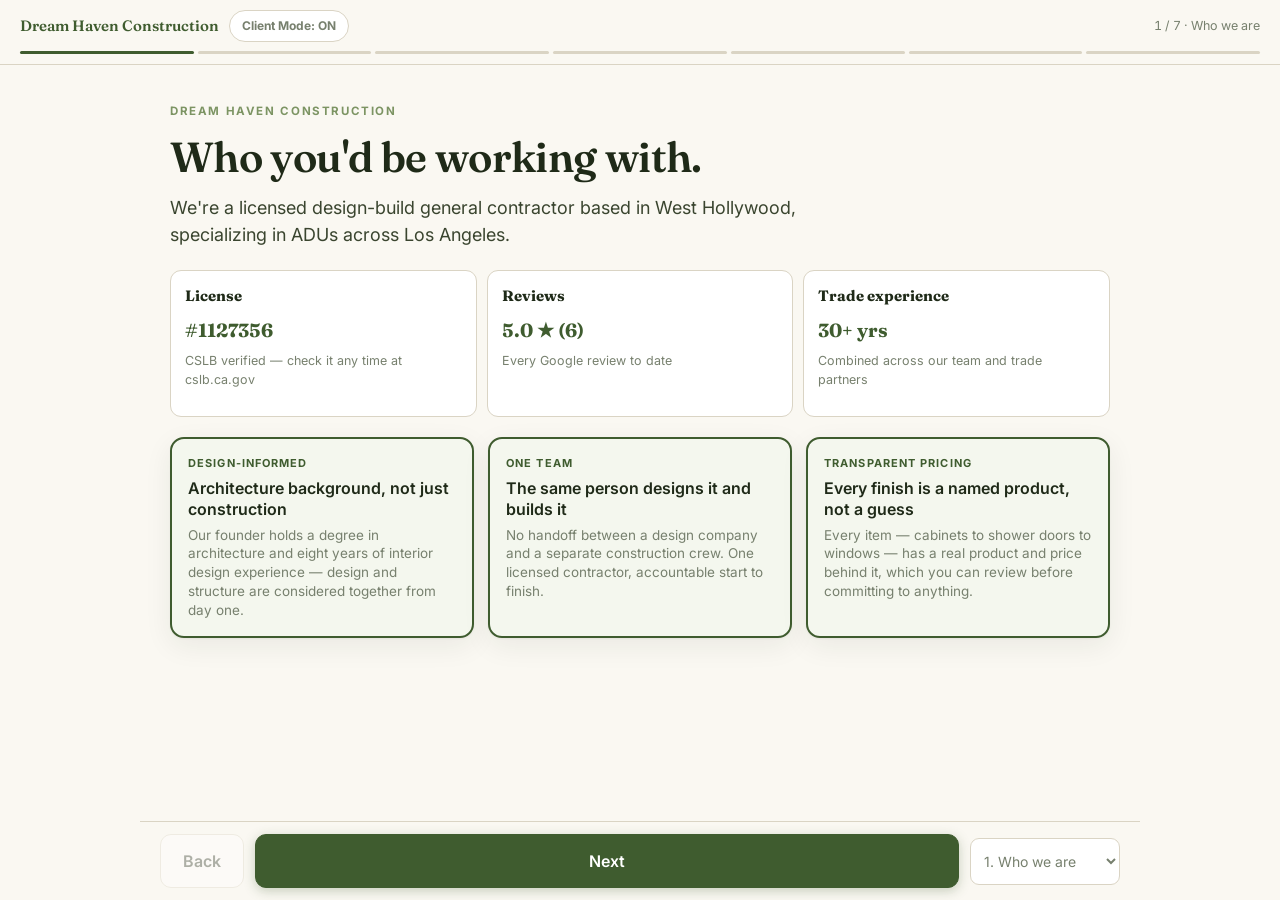
==== commit 83555d3b: "Update index.html" ====
--- a/tools/adu-selections/index.html
+++ b/tools/adu-selections/index.html
@@ -12,7 +12,7 @@
 :root{
   --ink:#1F2A18; --green:#3F5C2F; --green-dp:#2A3F1F; --sage:#7C9463;
   --cream:#FAF8F2; --paper:#FFFFFF; --sand:#EDE7D9; --line:#DAD4C4; --muted:#77806E;
-  --shadow:0 1px 2px rgba(31,42,24,.05),0 8px 28px rgba(31,42,24,.07); --r:14px;
+  --shadow:0 1px 2px rgba(31,42,24,.05),0 8px 28px rgba(31,42,24,.07); --r:14px; --edit:#B4531F;
 }
 *{box-sizing:border-box;-webkit-tap-highlight-color:transparent}
 html,body{margin:0;padding:0;height:100%}
@@ -23,6 +23,10 @@
 .rail-top{display:flex;align-items:center;gap:10px;margin-bottom:9px}
 .brand{font-family:Fraunces,Georgia,serif;font-weight:600;font-size:15px;color:var(--green);white-space:nowrap}
 .stepname{font-size:12.5px;color:var(--muted);margin-left:auto;font-variant-numeric:tabular-nums}
+.modebtn{font:inherit;font-size:12px;font-weight:700;border:1px solid var(--line);background:var(--paper);color:var(--muted);border-radius:99px;padding:6px 12px;cursor:pointer;white-space:nowrap}
+body.editing .modebtn{background:var(--edit);border-color:var(--edit);color:#fff}
+.resetbtn{font:inherit;font-size:11px;color:var(--muted);background:none;border:none;cursor:pointer;text-decoration:underline;display:none;white-space:nowrap}
+body.editing .resetbtn{display:inline}
 .ticks{display:flex;gap:4px;padding-bottom:10px}
 .tick{flex:1;height:3px;border-radius:2px;background:var(--line);transition:background .35s}
 .tick.done{background:var(--sage)} .tick.now{background:var(--green)}
@@ -34,22 +38,36 @@
 
 .eyebrow{font-size:11.5px;font-weight:700;letter-spacing:.14em;text-transform:uppercase;color:var(--sage);margin-bottom:14px}
 h1{font-family:Fraunces,Georgia,serif;font-weight:600;font-size:clamp(29px,5.2vw,42px);line-height:1.1;margin:0 0 14px;letter-spacing:-.015em}
+h2{font-family:Fraunces,Georgia,serif;font-weight:600;font-size:22px;margin:0 0 10px}
 p.lead{font-size:18px;color:#3A452F;margin:0 0 22px;max-width:66ch}
 .small{font-size:13px;color:var(--muted)}
 
 .pgrid{display:grid;grid-template-columns:repeat(auto-fit,minmax(240px,1fr));gap:14px;margin:20px 0}
-.pcard{background:var(--paper);border:1px solid var(--line);border-radius:var(--r);box-shadow:var(--shadow);padding:16px}
+.pcard{background:var(--paper);border:1px solid var(--line);border-radius:var(--r);overflow:hidden;box-shadow:var(--shadow)}
+.pcard .inner{padding:16px}
 .pcard.win{border-color:var(--green);border-width:2px;background:#F4F7EE}
 .pcard .role{font-size:11px;font-weight:700;letter-spacing:.1em;text-transform:uppercase;color:var(--sage);margin-bottom:6px}
 .pcard.win .role{color:var(--green)}
 .pcard h3{margin:0 0 6px;font-size:16px;font-weight:600;line-height:1.3}
 .pcard p{margin:0;font-size:13.5px;color:var(--muted);line-height:1.4}
 
+.pathgrid{display:grid;grid-template-columns:repeat(auto-fit,minmax(280px,1fr));gap:16px;margin:20px 0}
+.pathcard{background:var(--paper);border:2px solid var(--line);border-radius:16px;padding:22px;box-shadow:var(--shadow)}
+.pathcard h2{margin:0 0 4px}
+.pathcard .tag{font-size:12px;color:var(--sage);font-weight:700;text-transform:uppercase;letter-spacing:.08em;margin-bottom:10px;display:block}
+.pathstats{display:flex;gap:16px;margin:14px 0}
+.pathstats div{flex:1}
+.pathstats .amt{font-family:Fraunces,serif;font-size:21px;font-weight:700;color:var(--green)}
+.pathstats .l{font-size:11.5px;color:var(--muted)}
+.pathcard p.desc{font-size:14px;color:var(--muted);margin:12px 0 0}
+
 .vs3{display:grid;grid-template-columns:repeat(3,1fr);gap:10px;margin:20px 0}
 .vs3 .col{background:var(--paper);border:1px solid var(--line);border-radius:11px;padding:14px}
 .vs3 h4{margin:0 0 8px;font-family:Fraunces,serif;font-size:15px}
 .vs3 .amt{font-family:Fraunces,serif;font-size:19px;font-weight:700;color:var(--green)}
 .vs3 p{font-size:12.5px;color:var(--muted);margin-top:8px}
+.vs3.pending .amt{color:var(--edit)}
+.pendingflag{display:inline-block;font-size:10px;font-weight:700;color:var(--edit);background:#FDEFE5;border:1px solid var(--edit);border-radius:6px;padding:1px 6px;margin-left:6px;vertical-align:middle}
 
 .note{background:var(--sand);border-radius:10px;padding:13px 15px;font-size:13.5px;color:#3A452F;margin:18px 0}
 .note b{color:var(--green)}
@@ -65,25 +83,44 @@
 .tierbar button[aria-pressed="true"].t2{background:#E4DCEC;border-color:#5C4A73;color:#3E3352}
 
 #itemgrid{display:grid;grid-template-columns:repeat(auto-fit,minmax(230px,1fr));gap:13px}
-.item{background:var(--paper);border:1px solid var(--line);border-radius:12px;padding:15px;box-shadow:var(--shadow)}
+.item{background:var(--paper);border:1px solid var(--line);border-radius:12px;overflow:hidden;box-shadow:var(--shadow)}
+.item .inner{padding:15px}
 .item .cat{font-size:10.5px;font-weight:700;letter-spacing:.09em;text-transform:uppercase;color:var(--sage)}
 .item h3{margin:5px 0 6px;font-size:15px;font-weight:600;line-height:1.3}
 .item .desc{font-size:12.5px;color:var(--muted);line-height:1.4;margin-bottom:10px}
-.item a{font-size:12.5px;font-weight:600;color:var(--green);text-decoration:none;border-bottom:1px solid var(--green)}
+.item a.plink{font-size:12.5px;font-weight:600;color:var(--green);text-decoration:none;border-bottom:1px solid var(--green)}
 
 .pricebar{display:flex;justify-content:space-between;align-items:center;background:var(--paper);border:1px solid var(--line);border-radius:11px;padding:16px 18px;margin:22px 0}
 .pricebar .l{font-size:14px;color:var(--muted)}
 .pricebar .n{font-family:Fraunces,serif;font-size:24px;font-weight:700;color:var(--green)}
 
-.cta{background:var(--green);border-radius:var(--r);padding:26px 24px;margin:22px 0;color:#fff}
-.cta h2{font-family:Fraunces,Georgia,serif;font-size:24px;margin:0 0 10px}
-.cta p{margin:0 0 18px;opacity:.92;font-size:15.5px}
-.ctarow{display:flex;gap:12px;flex-wrap:wrap}
-.ctarow a{
-  display:inline-flex;align-items:center;gap:8px;background:#fff;color:var(--green);
-  font-weight:700;font-size:15px;padding:12px 20px;border-radius:10px;text-decoration:none;
-}
-.ctarow a.ghost{background:rgba(255,255,255,.12);color:#fff;border:1px solid rgba(255,255,255,.4)}
+/* photo slots */
+.photoslot{display:none;height:96px;position:relative;background:repeating-linear-gradient(135deg,var(--sand),var(--sand) 10px,#F5F0E4 10px,#F5F0E4 20px);background-size:cover;background-position:center}
+.photoslot.has-photo{display:block}
+body.editing .photoslot{display:flex;align-items:center;justify-content:center}
+.photoslot .addbtn{font:inherit;font-size:12px;font-weight:700;background:rgba(255,255,255,.92);color:var(--edit);border:1px dashed var(--edit);border-radius:8px;padding:7px 12px;cursor:pointer}
+
+/* editable affordance */
+body.editing [data-editable="true"]{outline:1.5px dashed rgba(180,83,31,.55);outline-offset:2px;border-radius:3px;cursor:text}
+body.editing [data-editable="true"]:focus{outline:2px solid var(--edit);background:#FFF7EF}
+
+.linkwrap{display:inline-flex;align-items:center;gap:6px}
+.editlink{display:none;font:inherit;font-size:11px;font-weight:700;color:var(--edit);background:#FDEFE5;border:1px solid var(--edit);border-radius:6px;padding:2px 7px;cursor:pointer}
+body.editing .editlink{display:inline-block}
+
+.toast{position:fixed;bottom:90px;left:50%;transform:translateX(-50%) translateY(10px);background:var(--ink);color:#fff;font-size:13px;padding:9px 16px;border-radius:99px;opacity:0;pointer-events:none;transition:opacity .25s,transform .25s;z-index:60}
+.toast.show{opacity:1;transform:translateX(-50%) translateY(0)}
+
+/* final gate */
+.gatecard{background:var(--paper);border:1px solid var(--line);border-radius:var(--r);box-shadow:var(--shadow);padding:26px 24px;margin:22px 0}
+.gatecard h2{margin:0 0 10px}
+.gatecard p{font-size:15.5px;color:var(--muted);margin:0 0 20px}
+.gatebtns{display:flex;gap:12px;flex-wrap:wrap}
+.gatebtns button{font:inherit;font-weight:700;font-size:16px;padding:14px 24px;border-radius:11px;cursor:pointer;border:2px solid var(--line);background:var(--paper);color:var(--ink)}
+.gatebtns button.yes{background:var(--green);color:#fff;border-color:var(--green)}
+.gatestate{display:none}
+.gatestate.on{display:block}
+.scopebtn{display:inline-flex;align-items:center;gap:8px;background:var(--green);color:#fff;font-weight:700;font-size:16px;padding:14px 24px;border-radius:11px;text-decoration:none;margin-top:6px}
 
 .nav{position:fixed;bottom:0;left:0;right:0;z-index:50;background:rgba(250,248,242,.94);backdrop-filter:blur(12px);border-top:1px solid var(--line);padding:12px 20px calc(12px + env(safe-area-inset-bottom));display:flex;gap:11px;align-items:center;max-width:1000px;margin:0 auto}
 .btn{font:inherit;font-weight:600;font-size:16px;border-radius:11px;cursor:pointer;padding:14px 22px;border:1px solid var(--line);background:var(--paper);color:var(--ink)}
@@ -99,7 +136,9 @@
   <div class="rail">
     <div class="rail-top">
       <span class="brand">Dream Haven Construction</span>
-      <span class="stepname" id="stepname">1 / 6</span>
+      <button class="resetbtn" id="resetbtn">Reset edits</button>
+      <button class="modebtn" id="modebtn">Client Mode: ON</button>
+      <span class="stepname" id="stepname">1 / 7</span>
     </div>
     <div class="ticks" id="ticks"></div>
   </div>
@@ -109,86 +148,118 @@
     <!-- 1 · COMPANY -->
     <section class="panel on" data-name="Who we are">
       <div class="eyebrow">Dream Haven Construction</div>
-      <h1>Who you'd be working with.</h1>
-      <p class="lead">We're a licensed design-build general contractor based in West Hollywood, specializing in garage-to-ADU conversions across Los Angeles.</p>
+      <h1 data-editable="true">Who you'd be working with.</h1>
+      <p class="lead" data-editable="true">We're a licensed design-build general contractor based in West Hollywood, specializing in ADUs across Los Angeles.</p>
 
       <div class="vs3">
-        <div class="col"><h4>License</h4><div class="amt">#1127356</div><p>CSLB verified — check it any time at cslb.ca.gov</p></div>
-        <div class="col"><h4>Reviews</h4><div class="amt">5.0 ★ (6)</div><p>Every Google review to date</p></div>
-        <div class="col"><h4>Trade experience</h4><div class="amt">30+ yrs</div><p>Combined across our team and trade partners</p></div>
+        <div class="col"><h4 data-editable="true">License</h4><div class="amt" data-editable="true">#1127356</div><p data-editable="true">CSLB verified — check it any time at cslb.ca.gov</p></div>
+        <div class="col"><h4 data-editable="true">Reviews</h4><div class="amt" data-editable="true">5.0 ★ (6)</div><p data-editable="true">Every Google review to date</p></div>
+        <div class="col"><h4 data-editable="true">Trade experience</h4><div class="amt" data-editable="true">30+ yrs</div><p data-editable="true">Combined across our team and trade partners</p></div>
       </div>
 
       <div class="pgrid">
-        <div class="pcard win"><div class="role">Design-informed</div><h3>Architecture background, not just construction</h3><p>Our founder holds a degree in architecture and eight years of interior design experience — design and structure are considered together from day one.</p></div>
-        <div class="pcard win"><div class="role">One team</div><h3>The same person designs it and builds it</h3><p>No handoff between a design company and a separate construction crew. One licensed contractor, accountable start to finish.</p></div>
-        <div class="pcard win"><div class="role">Transparent pricing</div><h3>Every finish is a named product, not a guess</h3><p>Every item — cabinets to shower doors to windows — has a real product and price behind it, which you can review before committing to anything.</p></div>
+        <div class="pcard win"><div class="photoslot"><button class="addbtn">＋ Photo</button></div><div class="inner"><div class="role" data-editable="true">Design-informed</div><h3 data-editable="true">Architecture background, not just construction</h3><p data-editable="true">Our founder holds a degree in architecture and eight years of interior design experience — design and structure are considered together from day one.</p></div></div>
+        <div class="pcard win"><div class="photoslot"><button class="addbtn">＋ Photo</button></div><div class="inner"><div class="role" data-editable="true">One team</div><h3 data-editable="true">The same person designs it and builds it</h3><p data-editable="true">No handoff between a design company and a separate construction crew. One licensed contractor, accountable start to finish.</p></div></div>
+        <div class="pcard win"><div class="photoslot"><button class="addbtn">＋ Photo</button></div><div class="inner"><div class="role" data-editable="true">Transparent pricing</div><h3 data-editable="true">Every finish is a named product, not a guess</h3><p data-editable="true">Every item — cabinets to shower doors to windows — has a real product and price behind it, which you can review before committing to anything.</p></div></div>
       </div>
     </section>
 
-    <!-- 2 · TRACK RECORD -->
+    <!-- 2 · WHICH PATH -->
+    <section class="panel" data-name="Your path">
+      <div class="eyebrow">Two ways to get there</div>
+      <h1 data-editable="true">Do you have a garage to convert — or are we building from scratch?</h1>
+      <p class="lead" data-editable="true">Both roads lead to the same thing: a permitted, livable unit. The cost, timeline, and process differ. Here's how.</p>
+
+      <div class="pathgrid">
+        <div class="pathcard">
+          <span class="tag" data-editable="true">Most common</span>
+          <h2 data-editable="true">Garage Conversion</h2>
+          <p class="desc" data-editable="true">We reuse your existing slab, walls, and roof — which is what keeps this option faster and less expensive.</p>
+          <div class="pathstats">
+            <div><div class="amt" data-editable="true">$120K–$220K</div><div class="l">typical cost</div></div>
+            <div><div class="amt" data-editable="true">3–5 mo</div><div class="l">design to move-in</div></div>
+            <div><div class="amt" data-editable="true">$200–275</div><div class="l">per sq ft</div></div>
+          </div>
+        </div>
+        <div class="pathcard">
+          <span class="tag" data-editable="true">No garage needed</span>
+          <h2 data-editable="true">New Construction ADU</h2>
+          <p class="desc" data-editable="true">A brand-new detached unit, built from the ground up on your lot. More design freedom, higher cost, longer timeline — and its own foundation and solar, required by state law.</p>
+          <div class="pathstats">
+            <div><div class="amt" data-editable="true">$220K–$450K</div><div class="l">typical cost</div></div>
+            <div><div class="amt" data-editable="true">10–14 mo</div><div class="l">design to occupancy</div></div>
+            <div><div class="amt" data-editable="true">$250–450</div><div class="l">per sq ft</div></div>
+          </div>
+        </div>
+      </div>
+
+      <div class="note"><b>No garage? No problem.</b> If your property doesn't have a garage to convert, a new-construction ADU gets you the same outcome — rental income, family space, added value — just with more design freedom and a longer runway.</div>
+    </section>
+
+    <!-- 3 · TRACK RECORD -->
     <section class="panel" data-name="Our experience">
       <div class="eyebrow">Straight answer</div>
-      <h1>New company. Real experience.</h1>
-      <p class="lead">Dream Haven is about two years old, and honestly, we don't yet have a finished ADU in our portfolio to show you. Here's what that does and doesn't mean.</p>
+      <h1 data-editable="true">New company. Real experience.</h1>
+      <p class="lead" data-editable="true">Dream Haven is about two years old, and honestly, we don't yet have a finished ADU in our portfolio to show you. Here's what that does and doesn't mean.</p>
 
       <div class="pgrid">
-        <div class="pcard"><div class="role">What that means for you</div><h3>The owner runs your job personally</h3><p>Not whichever project manager happens to be available — the same person from your first walkthrough to final inspection.</p></div>
-        <div class="pcard"><div class="role">Real, completed work</div><h3>Kitchens, bathrooms, and structural remodels</h3><p>The trades in an ADU are the same trades in a kitchen or bath remodel — framing, electrical, plumbing, permits, finish work. We're happy to show you that work.</p></div>
-        <div class="pcard"><div class="role">Trained before the license</div><h3>Architecture degree, then 8 years in design</h3><p>Birzeit University, then eight years as an interior designer — before ever pulling a contractor's license.</p></div>
-        <div class="pcard"><div class="role">Verifiable, not just claimed</div><h3>Check the license and reviews yourself</h3><p>CSLB #1127356 at cslb.ca.gov, and every Google review to date. Both take under a minute to check.</p></div>
+        <div class="pcard"><div class="photoslot"><button class="addbtn">＋ Photo</button></div><div class="inner"><div class="role" data-editable="true">What that means for you</div><h3 data-editable="true">The owner runs your job personally</h3><p data-editable="true">Not whichever project manager happens to be available — the same person from your first walkthrough to final inspection.</p></div></div>
+        <div class="pcard"><div class="photoslot"><button class="addbtn">＋ Photo</button></div><div class="inner"><div class="role" data-editable="true">Real, completed work</div><h3 data-editable="true">Kitchens, bathrooms, and structural remodels</h3><p data-editable="true">The trades in an ADU are the same trades in a kitchen or bath remodel — framing, electrical, plumbing, permits, finish work. We're happy to show you that work.</p></div></div>
+        <div class="pcard"><div class="photoslot"><button class="addbtn">＋ Photo</button></div><div class="inner"><div class="role" data-editable="true">Trained before the license</div><h3 data-editable="true">Architecture degree, then 8 years in design</h3><p data-editable="true">Birzeit University, then eight years as an interior designer — before ever pulling a contractor's license.</p></div></div>
+        <div class="pcard"><div class="photoslot"><button class="addbtn">＋ Photo</button></div><div class="inner"><div class="role" data-editable="true">Verifiable, not just claimed</div><h3 data-editable="true">Check the license and reviews yourself</h3><p data-editable="true">CSLB #1127356 at cslb.ca.gov, and every Google review to date. Both take under a minute to check.</p></div></div>
       </div>
 
       <div class="note"><b>How we structure payment:</b> your deposit and draws are tied to completed milestones and passed inspections — so you're never paying ahead of the work that's actually been done.</div>
     </section>
 
-    <!-- 3 · THE DREAM -->
+    <!-- 4 · THE DREAM -->
     <section class="panel" data-name="The possibility">
       <div class="eyebrow">What it becomes</div>
-      <h1>Right now it's a garage. It could be someone's whole life.</h1>
-      <p class="lead">Not just a kitchen, not just a bathroom — a real, permitted home. Here's what that space could mean for you.</p>
+      <h1 data-editable="true">Right now it's unused space. It could be someone's whole life.</h1>
+      <p class="lead" data-editable="true">Not just a kitchen, not just a bathroom — a real, permitted home. Here's what that space could mean for you.</p>
 
       <div class="vs3">
-        <div class="col"><h4>Monthly rent</h4><div class="amt">$2,000–$3,200</div><p>Typical one-bedroom conversion, 2026 LA market</p></div>
-        <div class="col"><h4>Per year</h4><div class="amt">$24K–$50K</div><p>Gross rental income across unit sizes</p></div>
-        <div class="col"><h4>Added value</h4><div class="amt">$150K–$500K</div><p>Permitted square footage the appraiser counts</p></div>
+        <div class="col"><h4 data-editable="true">Monthly rent</h4><div class="amt" data-editable="true">$2,000–$3,200</div><p data-editable="true">Typical one-bedroom unit, 2026 LA market</p></div>
+        <div class="col"><h4 data-editable="true">Per year</h4><div class="amt" data-editable="true">$24K–$50K</div><p data-editable="true">Gross rental income across unit sizes</p></div>
+        <div class="col"><h4 data-editable="true">Added value</h4><div class="amt" data-editable="true">$150K–$500K</div><p data-editable="true">Permitted square footage the appraiser counts</p></div>
       </div>
 
       <div class="pgrid">
-        <div class="pcard"><div class="role">Family</div><h3>A parent close, but independent</h3><p>Their own front door, their own kitchen, still fifty feet away.</p></div>
-        <div class="pcard"><div class="role">Income</div><h3>Paying you back every month</h3><p>A finished unit rents from the day it clears final inspection.</p></div>
-        <div class="pcard"><div class="role">Space</div><h3>An adult child, or a real home office</h3><p>Room to work or live separately, without leaving the property.</p></div>
-        <div class="pcard"><div class="role">Resale</div><h3>Square footage the appraiser counts</h3><p>Permitted space adds value a buyer's lender will recognize.</p></div>
+        <div class="pcard"><div class="photoslot"><button class="addbtn">＋ Photo</button></div><div class="inner"><div class="role" data-editable="true">Family</div><h3 data-editable="true">A parent close, but independent</h3><p data-editable="true">Their own front door, their own kitchen, still fifty feet away.</p></div></div>
+        <div class="pcard"><div class="photoslot"><button class="addbtn">＋ Photo</button></div><div class="inner"><div class="role" data-editable="true">Income</div><h3 data-editable="true">Paying you back every month</h3><p data-editable="true">A finished unit rents from the day it clears final inspection.</p></div></div>
+        <div class="pcard"><div class="photoslot"><button class="addbtn">＋ Photo</button></div><div class="inner"><div class="role" data-editable="true">Space</div><h3 data-editable="true">An adult child, or a real home office</h3><p data-editable="true">Room to work or live separately, without leaving the property.</p></div></div>
+        <div class="pcard"><div class="photoslot"><button class="addbtn">＋ Photo</button></div><div class="inner"><div class="role" data-editable="true">Resale</div><h3 data-editable="true">Square footage the appraiser counts</h3><p data-editable="true">Permitted space adds value a buyer's lender will recognize.</p></div></div>
       </div>
     </section>
 
-    <!-- 4 · WHY NOW -->
+    <!-- 5 · WHY NOW -->
     <section class="panel" data-name="Why now">
       <div class="eyebrow">Timing</div>
-      <h1>The rules are the most favorable they've ever been.</h1>
+      <h1 data-editable="true">The rules are the most favorable they've ever been.</h1>
 
       <div class="vs3">
-        <div class="col"><h4>Permits issued</h4><div class="amt">26,000+</div><p>ADU permits in Los Angeles, 2017–2023</p></div>
-        <div class="col"><h4>Of new housing</h4><div class="amt">20%</div><p>Share of all new LA housing permits in some years</p></div>
-        <div class="col"><h4>Approval deadline</h4><div class="amt">60 days</div><p>Most CA cities must act on a complete application</p></div>
+        <div class="col"><h4 data-editable="true">Permits issued</h4><div class="amt" data-editable="true">26,000+</div><p data-editable="true">ADU permits in Los Angeles, 2017–2023</p></div>
+        <div class="col"><h4 data-editable="true">Of new housing</h4><div class="amt" data-editable="true">20%</div><p data-editable="true">Share of all new LA housing permits in some years</p></div>
+        <div class="col"><h4 data-editable="true">Approval deadline</h4><div class="amt" data-editable="true">60 days</div><p data-editable="true">Most CA cities must act on a complete application</p></div>
       </div>
 
       <div class="pgrid">
-        <div class="pcard"><h3>Materials rise every year</h3><p>Cabinets, quartz, appliances, and lumber have gone up every year for a decade. The same unit is cheapest to build today.</p></div>
-        <div class="pcard"><h3>Lead times run weeks</h3><p>Windows, custom cabinets, and stone fabrication take 4–10 weeks. Starting later pushes your move-in date later too.</p></div>
-        <div class="pcard"><h3>$0 impact fees</h3><p>Units 750 sq ft and under are exempt from impact fees under SB 543, effective January 2026.</p></div>
+        <div class="pcard"><div class="inner"><h3 data-editable="true">Materials rise every year</h3><p data-editable="true">Cabinets, quartz, appliances, and lumber have gone up every year for a decade. The same unit is cheapest to build today.</p></div></div>
+        <div class="pcard"><div class="inner"><h3 data-editable="true">Lead times run weeks</h3><p data-editable="true">Windows, custom cabinets, and stone fabrication take 4–10 weeks. Starting later pushes your move-in date later too.</p></div></div>
+        <div class="pcard"><div class="inner"><h3 data-editable="true">$0 impact fees</h3><p data-editable="true">Units 750 sq ft and under are exempt from impact fees under SB 543, effective January 2026.</p></div></div>
       </div>
     </section>
 
-    <!-- 5 · SELECTIONS -->
+    <!-- 6 · SELECTIONS -->
     <section class="panel" data-name="Selections">
       <div class="eyebrow">Room by room</div>
-      <h1>Explore the finishes.</h1>
-      <p class="lead">Pick a room, then a tier. Every item updates to show the real product at that level.</p>
-
-      <div class="vs3">
-        <div class="col"><h4>Standard package</h4><div class="amt">~$50,446</div><p>All finish items, base tier — included in your price</p></div>
-        <div class="col"><h4>Upgrade package</h4><div class="amt">~$82,848</div><p>Where most clients land, across the whole unit</p></div>
-        <div class="col"><h4>Premium package</h4><div class="amt">~$155,289</div><p>Full designer tier, every item</p></div>
+      <h1 data-editable="true">Explore the finishes.</h1>
+      <p class="lead" data-editable="true">Pick a room, then a tier. Every item updates to show the real product at that level.</p>
+
+      <div class="vs3 pending" id="pkgStats">
+        <div class="col"><h4 data-editable="true">Standard package</h4><div class="amt" data-editable="true">$—<span class="pendingflag">confirm</span></div><p data-editable="true">All finish items, base tier — included in your price</p></div>
+        <div class="col"><h4 data-editable="true">Upgrade package</h4><div class="amt" data-editable="true">$—<span class="pendingflag">confirm</span></div><p data-editable="true">Where most clients land, across the whole unit</p></div>
+        <div class="col"><h4 data-editable="true">Premium package</h4><div class="amt" data-editable="true">$—<span class="pendingflag">confirm</span></div><p data-editable="true">Full designer tier, every item</p></div>
       </div>
 
       <div class="roomtabs" id="roomtabs"></div>
@@ -206,15 +277,35 @@
       </div>
     </section>
 
-    <!-- 6 · NEXT STEP -->
+    <!-- 7 · COMMITMENT GATE -->
     <section class="panel" data-name="Next step">
-      <div class="eyebrow">Next step</div>
-      <h1>Let's find out if your garage qualifies.</h1>
-      <p class="lead">The first step costs nothing — a feasibility check confirms whether your lot and garage qualify under current city rules before you spend a dollar on design.</p>
-
-      <div class="cta">
-        <h2>Free feasibility consultation</h2>
-        <p>No cost, no obligation. We'll walk the property and give you a straight answer.</p>
+      <div class="eyebrow">Before we go further</div>
+      <h1 data-editable="true">Is Dream Haven who you want to build this?</h1>
+      <p class="lead" data-editable="true">Before we get into exact scope and pricing, let's make sure we're the right fit for each other.</p>
+
+      <div class="gatecard">
+        <div class="gatestate on" id="gateAsk">
+          <h2 data-editable="true">Do you want to move forward with Dream Haven?</h2>
+          <p data-editable="true">If yes, the next step is building your exact scope together. If you're not there yet, that's completely fine too.</p>
+          <div class="gatebtns">
+            <button class="yes" id="gateYes">Yes, let's move forward</button>
+            <button id="gateNo">Not yet</button>
+          </div>
+        </div>
+
+        <div class="gatestate" id="gateYesState">
+          <h2 data-editable="true">Great — let's build your exact scope.</h2>
+          <p data-editable="true">Next we'll go item by item through your specific project and lock in real numbers, using the Scope Builder.</p>
+          <span class="linkwrap">
+            <a class="scopebtn" id="scopeLink" href="https://dreamhavenconstruction.com/tools/scope-builder/" target="_blank" rel="noopener">Open Scope Builder →</a>
+            <button class="editlink">Edit link</button>
+          </span>
+        </div>
+
+        <div class="gatestate" id="gateNoState">
+          <h2 data-editable="true">No problem at all.</h2>
+          <p data-editable="true">Take the time you need. What questions can I answer right now that would help you decide?</p>
+        </div>
       </div>
 
       <p class="small">Dream Haven Construction &middot; CSLB #1127356 &middot; (310) 844-5101 &middot; dreamhavenconstruction.com</p>
@@ -229,8 +320,12 @@
   </nav>
 </div>
 
+<div class="toast" id="toast">Saved</div>
+<input type="file" id="fileInput" accept="image/*" style="display:none">
+
 <script>
 (function(){
+  /* ============ wizard nav ============ */
   var panels = Array.prototype.slice.call(document.querySelectorAll('.panel'));
   var ticks = document.getElementById('ticks');
   var jump  = document.getElementById('jump');
@@ -260,10 +355,23 @@
   back.addEventListener('click', function(){ showPanel(i-1); });
   jump.addEventListener('change', function(){ showPanel(parseInt(jump.value,10)); });
   document.addEventListener('keydown', function(e){
+    if (document.activeElement && document.activeElement.getAttribute('data-editable') === 'true') return;
     if (e.key === 'ArrowRight') showPanel(i+1);
     if (e.key === 'ArrowLeft')  showPanel(i-1);
   });
 
+  /* ============ commitment gate ============ */
+  var gateAsk = document.getElementById('gateAsk');
+  var gateYesState = document.getElementById('gateYesState');
+  var gateNoState = document.getElementById('gateNoState');
+  document.getElementById('gateYes').addEventListener('click', function(){
+    gateAsk.classList.remove('on'); gateNoState.classList.remove('on'); gateYesState.classList.add('on');
+  });
+  document.getElementById('gateNo').addEventListener('click', function(){
+    gateAsk.classList.remove('on'); gateYesState.classList.remove('on'); gateNoState.classList.add('on');
+  });
+
+  /* ============ selections tour data ============ */
   var ROOMS = [
     { room: "Kitchen", items: [
       { cat: "Cabinets", t: [
@@ -417,17 +525,152 @@
       var pick = it.t[curTier];
       var div = document.createElement('div');
       div.className = 'item';
+      div.dataset.tourKey = 'tour:' + room.room + ':' + curTier + ':' + it.cat;
       var q = encodeURIComponent(pick[0].split(' or ')[0]);
       div.innerHTML =
+        '<div class="photoslot"><button class="addbtn">＋ Photo</button></div>' +
+        '<div class="inner">' +
         '<div class="cat">' + it.cat + '</div>' +
-        '<h3>' + pick[0] + '</h3>' +
-        '<div class="desc">' + pick[1] + '</div>' +
-        '<a href="https://www.google.com/search?q=' + q + '" target="_blank" rel="noopener">View photos</a>';
+        '<h3 data-editable="true" data-field="title">' + pick[0] + '</h3>' +
+        '<div class="desc" data-editable="true" data-field="desc">' + pick[1] + '</div>' +
+        '<span class="linkwrap"><a class="plink" data-field="link" target="_blank" rel="noopener" href="https://www.google.com/search?q=' + q + '">View photos</a>' +
+        '<button class="editlink">Edit link</button></span>' +
+        '</div>';
       itemgrid.appendChild(div);
     });
-  }
-
+    wireCard(itemgrid);
+    applyStoredEdits(itemgrid);
+  }
+
+  /* ============ EDIT / CLIENT MODE ============ */
+  var STORE_KEY = 'dh-adu-client-view-edits-v1';
+  var store = {};
+  try {
+    var raw = localStorage.getItem(STORE_KEY);
+    if (raw) store = JSON.parse(raw);
+  } catch (e) { store = {}; }
+
+  function persist(){
+    try { localStorage.setItem(STORE_KEY, JSON.stringify(store)); toast('Saved'); }
+    catch (e) { toast('Could not save (storage full or unavailable)'); }
+  }
+
+  var toastEl = document.getElementById('toast');
+  var toastTimer;
+  function toast(msg){
+    toastEl.textContent = msg;
+    toastEl.classList.add('show');
+    clearTimeout(toastTimer);
+    toastTimer = setTimeout(function(){ toastEl.classList.remove('show'); }, 1400);
+  }
+
+  function staticKey(el){
+    var panel = el.closest('.panel');
+    var page = panel ? panel.dataset.name : 'global';
+    var all = panel.querySelectorAll('[data-editable="true"], .photoslot, .editlink');
+    var idx = Array.prototype.indexOf.call(all, el);
+    return 'static:' + page + ':' + idx;
+  }
+  function keyFor(el){
+    var tourCard = el.closest('[data-tour-key]');
+    if (tourCard) {
+      var field = el.dataset.field || (el.classList.contains('photoslot') ? 'photo' : 'x');
+      return tourCard.dataset.tourKey + ':' + field;
+    }
+    return staticKey(el);
+  }
+
+  function applyStoredEdits(scope){
+    scope = scope || document;
+    scope.querySelectorAll('[data-editable="true"]').forEach(function(el){
+      var k = keyFor(el);
+      if (store[k] && store[k].text != null) el.innerHTML = store[k].text;
+    });
+    scope.querySelectorAll('.photoslot').forEach(function(el){
+      var k = keyFor(el);
+      if (store[k] && store[k].img) { el.style.backgroundImage = 'url(' + store[k].img + ')'; el.classList.add('has-photo'); }
+    });
+    scope.querySelectorAll('.plink, .scopebtn').forEach(function(el){
+      var k = keyFor(el);
+      if (store[k] && store[k].href) el.href = store[k].href;
+    });
+  }
+
+  var fileInput = document.getElementById('fileInput');
+  var pendingSlot = null;
+
+  function wireCard(scope){
+    scope.querySelectorAll('.photoslot .addbtn').forEach(function(btn){
+      btn.onclick = function(e){ e.preventDefault(); pendingSlot = btn.closest('.photoslot'); fileInput.click(); };
+    });
+    scope.querySelectorAll('.editlink').forEach(function(btn){
+      btn.onclick = function(e){
+        e.preventDefault();
+        var link = btn.previousElementSibling;
+        var cur = link.getAttribute('href') || '';
+        var val = prompt('Paste a link:', cur);
+        if (val) {
+          link.href = val;
+          var k = keyFor(link);
+          store[k] = store[k] || {};
+          store[k].href = val;
+          persist();
+        }
+      };
+    });
+  }
+
+  fileInput.addEventListener('change', function(){
+    if (!pendingSlot || !fileInput.files || !fileInput.files[0]) return;
+    var reader = new FileReader();
+    reader.onload = function(){
+      pendingSlot.style.backgroundImage = 'url(' + reader.result + ')';
+      pendingSlot.classList.add('has-photo');
+      var k = keyFor(pendingSlot);
+      store[k] = store[k] || {};
+      store[k].img = reader.result;
+      persist();
+      pendingSlot = null;
+      fileInput.value = '';
+    };
+    reader.readAsDataURL(fileInput.files[0]);
+  });
+
+  document.addEventListener('input', function(e){
+    if (e.target.getAttribute && e.target.getAttribute('data-editable') === 'true') {
+      var k = keyFor(e.target);
+      store[k] = store[k] || {};
+      store[k].text = e.target.innerHTML;
+    }
+  });
+  document.addEventListener('blur', function(e){
+    if (e.target.getAttribute && e.target.getAttribute('data-editable') === 'true') persist();
+  }, true);
+
+  var modeBtn = document.getElementById('modebtn');
+  var resetBtn = document.getElementById('resetbtn');
+  var clientMode = true;
+  function setMode(clientOn){
+    clientMode = clientOn;
+    var editingNow = !clientMode;
+    document.body.classList.toggle('editing', editingNow);
+    modeBtn.textContent = 'Client Mode: ' + (clientMode ? 'ON' : 'OFF');
+    document.querySelectorAll('[data-editable="true"]').forEach(function(el){
+      el.setAttribute('contenteditable', editingNow ? 'true' : 'false');
+    });
+  }
+  modeBtn.addEventListener('click', function(){ setMode(!clientMode); });
+  resetBtn.addEventListener('click', function(){
+    if (!confirm('Clear all edits (text, links, photos) in this browser?')) return;
+    store = {};
+    try { localStorage.removeItem(STORE_KEY); } catch(e){}
+    location.reload();
+  });
+
+  wireCard(document);
+  applyStoredEdits(document);
   renderTour();
+  setMode(true);
   showPanel(0);
 })();
 </script>
